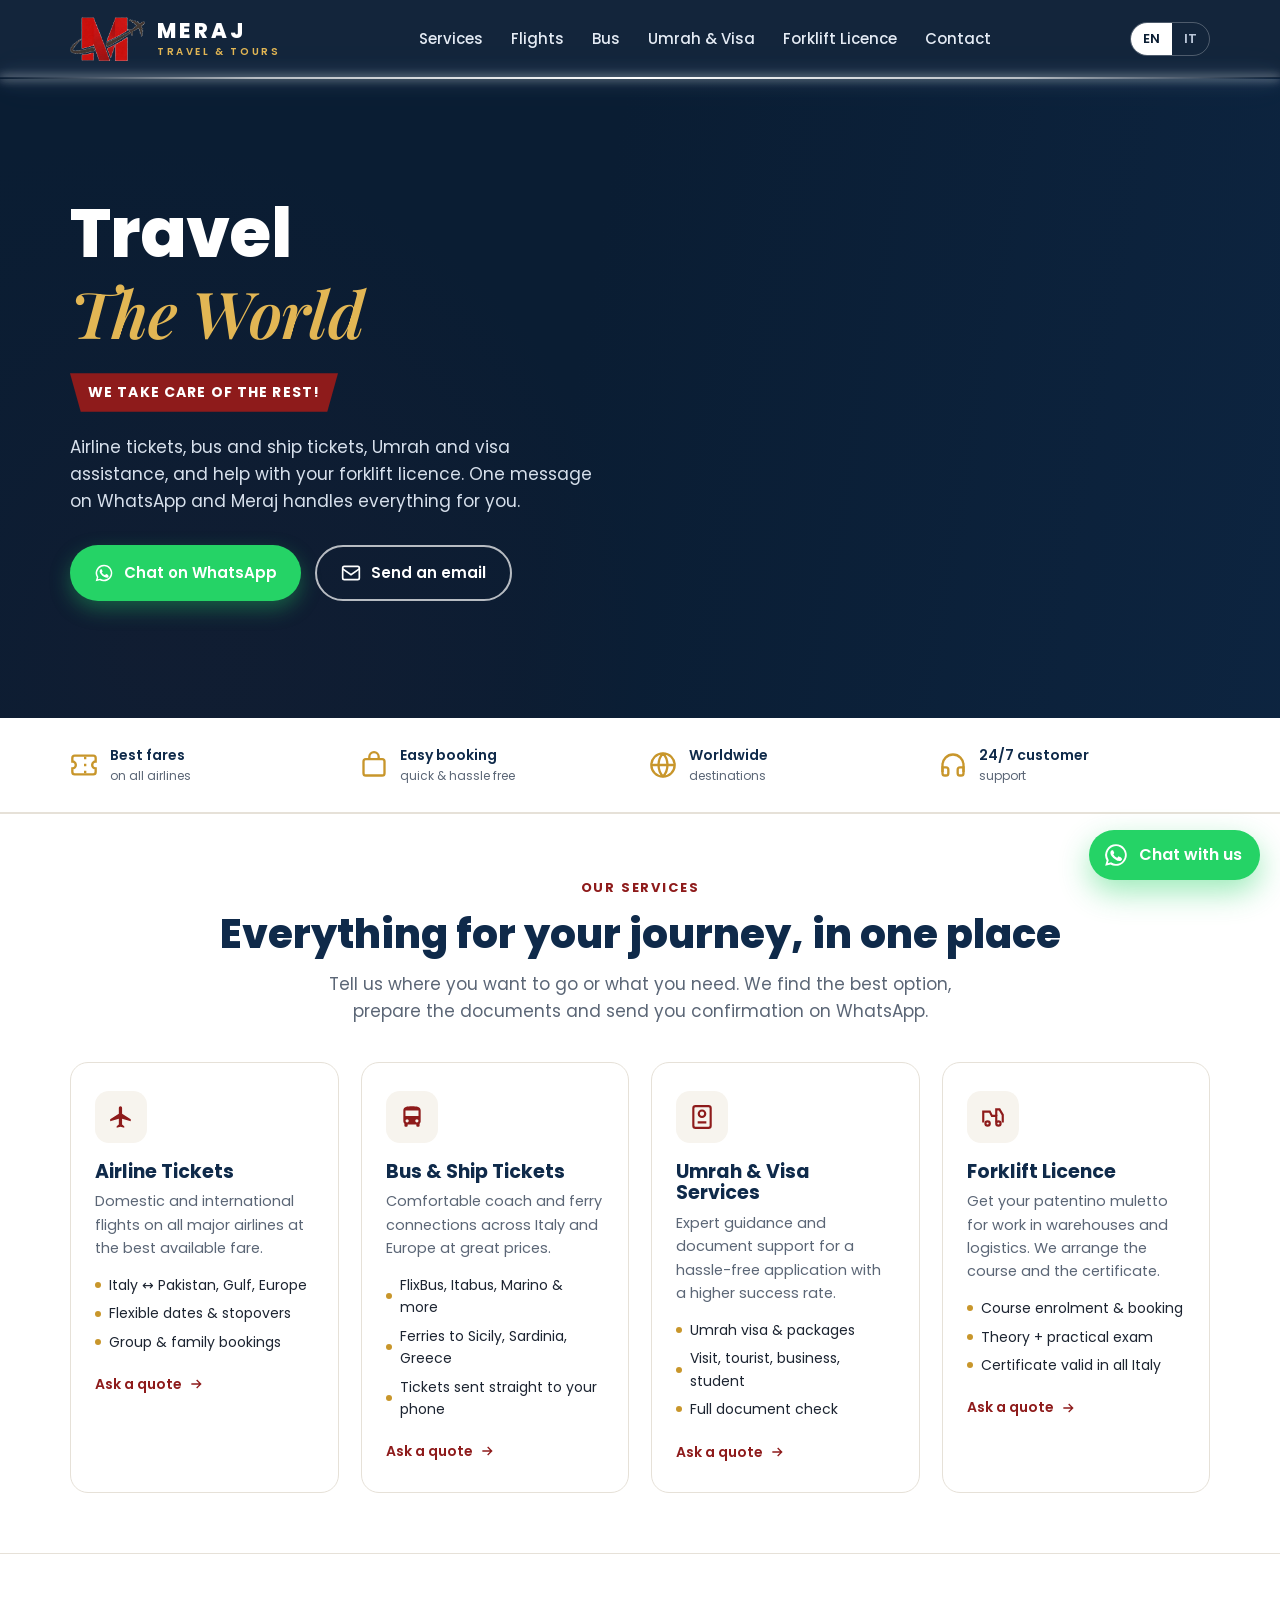
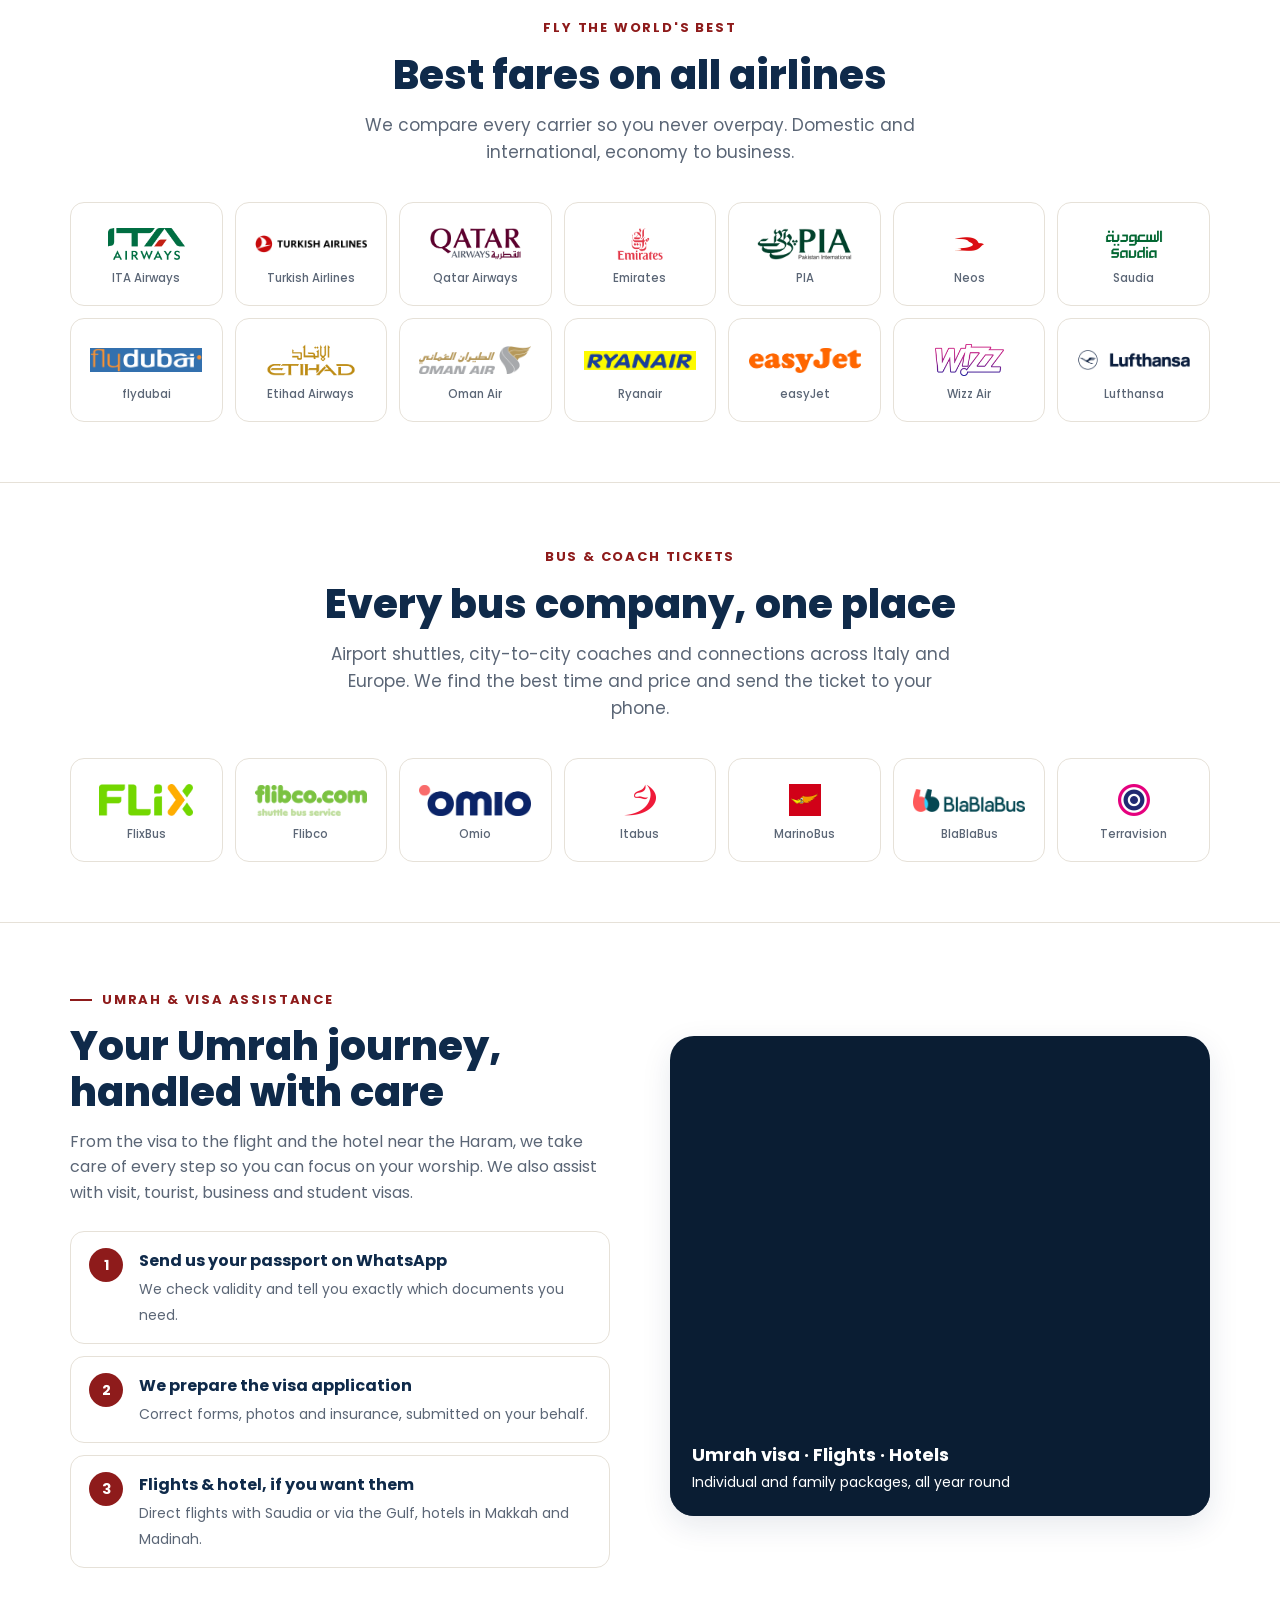
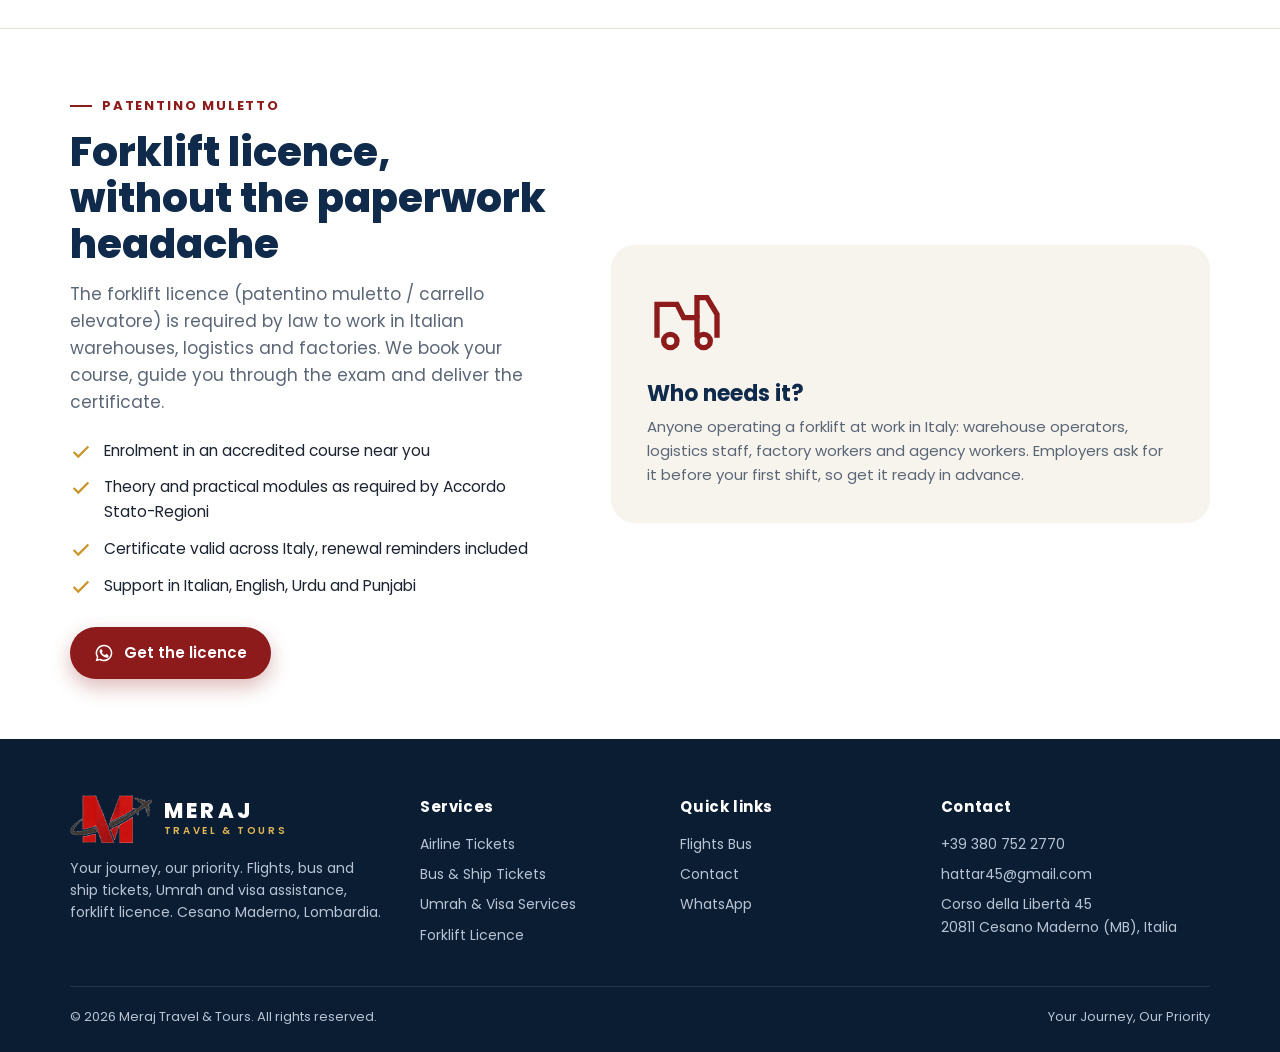
==== index.html @ 0c0a685c "Initial site: Meraj Travel & Tours Static two-page site (home + contact) with airline and bus logo g" ====
<!DOCTYPE html>
<html lang="en">
<head>
  <meta charset="UTF-8">
  <meta name="viewport" content="width=device-width, initial-scale=1.0">
  <meta name="theme-color" content="#0a1d33">
  <title>Meraj Travel &amp; Tours — Flights, Bus Tickets, Visa &amp; Umrah | Cesano Maderno</title>
  <meta name="description" content="Meraj Travel & Tours in Cesano Maderno: airline tickets on all major airlines, bus and ship tickets, Umrah and visa assistance, and help with the forklift licence (patentino muletto). Contact us on WhatsApp.">
  <link rel="icon" type="image/png" href="assets/logo-mark.png?v=2">
  <link rel="preconnect" href="https://fonts.googleapis.com">
  <link rel="preconnect" href="https://fonts.gstatic.com" crossorigin>
  <link href="https://fonts.googleapis.com/css2?family=Poppins:wght@400;500;600;700;800&family=Playfair+Display:ital,wght@1,600;1,700&display=swap" rel="stylesheet">
  <link rel="stylesheet" href="assets/style.css?v=12">
</head>
<body>


  <!-- Nav -->
  <header class="nav">
    <div class="container">
      <a class="brand" href="#top">
        <img src="assets/logo-mark.png?v=2" alt="Meraj Travel & Tours">
        <div class="name"><strong>MERAJ</strong><span>Travel &amp; Tours</span></div>
      </a>
      <nav class="links" id="navLinks">
        <a href="#services" data-i18n="nav.services">Services</a>
        <a href="#flights" data-i18n="nav.flights">Flights</a>
        <a href="#bus" data-i18n="nav.bus">Bus</a>
        <a href="#umrah" data-i18n="nav.umrah">Umrah &amp; Visa</a>
        <a href="#forklift" data-i18n="nav.forklift">Forklift Licence</a>
        <a href="contact.html" data-i18n="nav.contact">Contact</a>
      </nav>
      <div class="nav-right">
        <div class="lang" role="group" aria-label="Language">
          <button type="button" data-lang="en" class="active">EN</button>
          <button type="button" data-lang="it">IT</button>
        </div>
        <button class="menu-btn" id="menuBtn" aria-label="Menu"><span></span><span></span><span></span></button>
      </div>
    </div>
  </header>

  <!-- Hero -->
  <section class="hero" id="top">
    <div class="container">
      <div>
        <h1>
          <span data-i18n="hero.h1a">Travel</span>
          <span class="script" data-i18n="hero.h1b">The World</span>
        </h1>
        <div class="tag" data-i18n="hero.tag">We take care of the rest!</div>
        <p class="sub" data-i18n="hero.sub">Airline tickets, bus and ship tickets, Umrah and visa assistance, and help with your forklift licence. One message on WhatsApp and Meraj handles everything for you.</p>
        <div class="cta">
          <a class="btn btn-wa" href="https://wa.me/393807522770?text=Hello%20Meraj%20Travel%2C%20I%20need%20help%20with" target="_blank" rel="noopener">
            <svg viewBox="0 0 24 24" fill="currentColor"><path d="M12 2a10 10 0 0 0-8.6 15.1L2 22l5-1.3A10 10 0 1 0 12 2zm0 18.2a8.2 8.2 0 0 1-4.2-1.2l-.3-.2-3 .8.8-2.9-.2-.3A8.2 8.2 0 1 1 12 20.2zm4.5-6.1c-.2-.1-1.5-.7-1.7-.8-.2-.1-.4-.1-.6.1l-.8 1c-.1.2-.3.2-.5.1a6.7 6.7 0 0 1-3.3-2.9c-.3-.4.2-.4.7-1.3.1-.2 0-.3 0-.5l-.8-1.8c-.2-.5-.4-.4-.6-.4h-.5a1 1 0 0 0-.7.3 3 3 0 0 0-.9 2.2 5.2 5.2 0 0 0 1.1 2.8 12 12 0 0 0 4.6 4c1.7.7 2.3.8 3.2.7.5-.1 1.5-.6 1.7-1.2.2-.6.2-1.1.1-1.2l-.5-.3z"/></svg>
            <span data-i18n="hero.cta1">Chat on WhatsApp</span>
          </a>
          <a class="btn btn-outline" href="mailto:hattar45@gmail.com">
            <svg viewBox="0 0 24 24" fill="none" stroke="currentColor" stroke-width="2"><rect x="2" y="4" width="20" height="16" rx="2"/><path d="m22 7-10 7L2 7"/></svg>
            <span data-i18n="hero.cta2">Send an email</span>
          </a>
        </div>
      </div>
    </div>
  </section>

  <!-- Trust strip -->
  <div class="trust">
    <div class="container">
      <div class="item"><svg viewBox="0 0 24 24" fill="none" stroke="currentColor" stroke-width="2"><path d="M2 9a3 3 0 0 1 0 6v3a2 2 0 0 0 2 2h16a2 2 0 0 0 2-2v-3a3 3 0 0 1 0-6V6a2 2 0 0 0-2-2H4a2 2 0 0 0-2 2z"/><path d="M13 5v2M13 17v2M13 11v2"/></svg><div data-i18n="trust.1">Best fares<span data-i18n="trust.1s">on all airlines</span></div></div>
      <div class="item"><svg viewBox="0 0 24 24" fill="none" stroke="currentColor" stroke-width="2"><rect x="3" y="7" width="18" height="14" rx="2"/><path d="M8 7V5a4 4 0 0 1 8 0v2"/></svg><div data-i18n="trust.2">Easy booking<span data-i18n="trust.2s">quick &amp; hassle free</span></div></div>
      <div class="item"><svg viewBox="0 0 24 24" fill="none" stroke="currentColor" stroke-width="2"><circle cx="12" cy="12" r="10"/><path d="M2 12h20M12 2a15 15 0 0 1 0 20M12 2a15 15 0 0 0 0 20"/></svg><div data-i18n="trust.3">Worldwide<span data-i18n="trust.3s">destinations</span></div></div>
      <div class="item"><svg viewBox="0 0 24 24" fill="none" stroke="currentColor" stroke-width="2"><path d="M3 18v-6a9 9 0 0 1 18 0v6"/><path d="M21 19a2 2 0 0 1-2 2h-1a2 2 0 0 1-2-2v-3a2 2 0 0 1 2-2h3zM3 19a2 2 0 0 0 2 2h1a2 2 0 0 0 2-2v-3a2 2 0 0 0-2-2H3z"/></svg><div data-i18n="trust.4">24/7 customer<span data-i18n="trust.4s">support</span></div></div>
    </div>
  </div>

  <!-- Services -->
  <section class="services" id="services">
    <div class="container">
      <div class="section-head reveal">
        <span class="eyebrow" data-i18n="services.eyebrow">Our services</span>
        <h2 data-i18n="services.h2">Everything for your journey, in one place</h2>
        <p class="lead" data-i18n="services.lead">Tell us where you want to go or what you need. We find the best option, prepare the documents and send you confirmation on WhatsApp.</p>
      </div>
      <div class="grid cols-4">
        <div class="card reveal">
          <div class="ic"><svg viewBox="0 0 24 24" fill="currentColor"><path d="M21 16v-2l-8-5V3.5a1.5 1.5 0 0 0-3 0V9l-8 5v2l8-2.5V19l-2 1.5V22l3.5-1 3.5 1v-1.5L13 19v-5.5l8 2.5z"/></svg></div>
          <h3 data-i18n="svc.1.t">Airline Tickets</h3>
          <p data-i18n="svc.1.p">Domestic and international flights on all major airlines at the best available fare.</p>
          <ul>
            <li data-i18n="svc.1.l1">Italy ↔ Pakistan, Gulf, Europe</li>
            <li data-i18n="svc.1.l2">Flexible dates &amp; stopovers</li>
            <li data-i18n="svc.1.l3">Group &amp; family bookings</li>
          </ul>
          <a class="link" href="https://wa.me/393807522770?text=Hello%20Meraj%20Travel%2C%20I%20need%20a%20flight%20ticket" target="_blank" rel="noopener"><span data-i18n="svc.ask">Ask a quote</span> <svg viewBox="0 0 24 24" fill="none" stroke="currentColor" stroke-width="2"><path d="M5 12h14M13 6l6 6-6 6"/></svg></a>
        </div>
        <div class="card reveal">
          <div class="ic"><svg viewBox="0 0 24 24" fill="currentColor"><path d="M4 16c0 .9.4 1.7 1 2.2V20a1 1 0 0 0 1 1h1a1 1 0 0 0 1-1v-1h8v1a1 1 0 0 0 1 1h1a1 1 0 0 0 1-1v-1.8c.6-.5 1-1.3 1-2.2V6c0-3.5-3.6-4-8-4S4 2.5 4 6v10zm3.5 1a1.5 1.5 0 1 1 0-3 1.5 1.5 0 0 1 0 3zm9 0a1.5 1.5 0 1 1 0-3 1.5 1.5 0 0 1 0 3zm1.5-6H6V6h12v5z"/></svg></div>
          <h3 data-i18n="svc.2.t">Bus &amp; Ship Tickets</h3>
          <p data-i18n="svc.2.p">Comfortable coach and ferry connections across Italy and Europe at great prices.</p>
          <ul>
            <li data-i18n="svc.2.l1">FlixBus, Itabus, Marino &amp; more</li>
            <li data-i18n="svc.2.l2">Ferries to Sicily, Sardinia, Greece</li>
            <li data-i18n="svc.2.l3">Tickets sent straight to your phone</li>
          </ul>
          <a class="link" href="https://wa.me/393807522770?text=Hello%20Meraj%20Travel%2C%20I%20need%20a%20bus%20ticket" target="_blank" rel="noopener"><span data-i18n="svc.ask">Ask a quote</span> <svg viewBox="0 0 24 24" fill="none" stroke="currentColor" stroke-width="2"><path d="M5 12h14M13 6l6 6-6 6"/></svg></a>
        </div>
        <div class="card reveal">
          <div class="ic"><svg viewBox="0 0 24 24" fill="none" stroke="currentColor" stroke-width="2"><rect x="4" y="2" width="16" height="20" rx="2"/><circle cx="12" cy="9" r="3"/><path d="M8 17h8"/></svg></div>
          <h3 data-i18n="svc.3.t">Umrah &amp; Visa Services</h3>
          <p data-i18n="svc.3.p">Expert guidance and document support for a hassle-free application with a higher success rate.</p>
          <ul>
            <li data-i18n="svc.3.l1">Umrah visa &amp; packages</li>
            <li data-i18n="svc.3.l2">Visit, tourist, business, student</li>
            <li data-i18n="svc.3.l3">Full document check</li>
          </ul>
          <a class="link" href="https://wa.me/393807522770?text=Hello%20Meraj%20Travel%2C%20I%20need%20help%20with%20a%20visa" target="_blank" rel="noopener"><span data-i18n="svc.ask">Ask a quote</span> <svg viewBox="0 0 24 24" fill="none" stroke="currentColor" stroke-width="2"><path d="M5 12h14M13 6l6 6-6 6"/></svg></a>
        </div>
        <div class="card reveal">
          <div class="ic"><svg viewBox="0 0 24 24" fill="none" stroke="currentColor" stroke-width="2"><path d="M3 17V7h6l2 4h4v6"/><path d="M15 11V5h3l3 5v7"/><circle cx="7" cy="18" r="2"/><circle cx="17" cy="18" r="2"/></svg></div>
          <h3 data-i18n="svc.4.t">Forklift Licence</h3>
          <p data-i18n="svc.4.p">Get your patentino muletto for work in warehouses and logistics. We arrange the course and the certificate.</p>
          <ul>
            <li data-i18n="svc.4.l1">Course enrolment &amp; booking</li>
            <li data-i18n="svc.4.l2">Theory + practical exam</li>
            <li data-i18n="svc.4.l3">Certificate valid in all Italy</li>
          </ul>
          <a class="link" href="https://wa.me/393807522770?text=Hello%20Meraj%20Travel%2C%20I%20need%20the%20forklift%20licence%20(patentino%20muletto)" target="_blank" rel="noopener"><span data-i18n="svc.ask">Ask a quote</span> <svg viewBox="0 0 24 24" fill="none" stroke="currentColor" stroke-width="2"><path d="M5 12h14M13 6l6 6-6 6"/></svg></a>
        </div>
      </div>
    </div>
  </section>

  <!-- Airlines -->
  <section class="airlines" id="flights">
    <div class="container">
      <div class="section-head reveal">
        <span class="eyebrow" data-i18n="air.eyebrow">Fly the world's best</span>
        <h2 data-i18n="air.h2">Best fares on all airlines</h2>
        <p class="lead" data-i18n="air.lead">We compare every carrier so you never overpay. Domestic and international, economy to business.</p>
      </div>
      <div class="airline-grid reveal">
        <div class="airline">
          <img src="assets/airlines/ita.png" alt="ITA Airways" loading="lazy">
          <span>ITA Airways</span>
        </div>
        <div class="airline">
          <img src="assets/airlines/turkish.png" alt="Turkish Airlines" loading="lazy">
          <span>Turkish Airlines</span>
        </div>
        <div class="airline">
          <img src="assets/airlines/qatar.png" alt="Qatar Airways" loading="lazy">
          <span>Qatar Airways</span>
        </div>
        <div class="airline">
          <img src="assets/airlines/emirates.png" alt="Emirates" loading="lazy">
          <span>Emirates</span>
        </div>
        <div class="airline">
          <img src="assets/airlines/pia.png" alt="PIA" loading="lazy">
          <span>PIA</span>
        </div>
        <div class="airline">
          <img src="assets/airlines/neos.png" alt="Neos" loading="lazy">
          <span>Neos</span>
        </div>
        <div class="airline">
          <img src="assets/airlines/saudia.png" alt="Saudia" loading="lazy">
          <span>Saudia</span>
        </div>
        <div class="airline">
          <img src="assets/airlines/flydubai.png" alt="flydubai" loading="lazy">
          <span>flydubai</span>
        </div>
        <div class="airline">
          <img src="assets/airlines/etihad.png" alt="Etihad Airways" loading="lazy">
          <span>Etihad Airways</span>
        </div>
        <div class="airline">
          <img src="assets/airlines/omanair.png" alt="Oman Air" loading="lazy">
          <span>Oman Air</span>
        </div>
        <div class="airline">
          <img src="assets/airlines/ryanair.png" alt="Ryanair" loading="lazy">
          <span>Ryanair</span>
        </div>
        <div class="airline">
          <img src="assets/airlines/easyjet.png" alt="easyJet" loading="lazy">
          <span>easyJet</span>
        </div>
        <div class="airline">
          <img src="assets/airlines/wizz.png" alt="Wizz Air" loading="lazy">
          <span>Wizz Air</span>
        </div>
        <div class="airline">
          <img src="assets/airlines/lufthansa.png" alt="Lufthansa" loading="lazy">
          <span>Lufthansa</span>
        </div>
      </div>
    </div>
  </section>

  <!-- Bus -->
  <section class="airlines" id="bus">
    <div class="container">
      <div class="section-head reveal">
        <span class="eyebrow" data-i18n="bus.eyebrow">Bus &amp; coach tickets</span>
        <h2 data-i18n="bus.h2">Every bus company, one place</h2>
        <p class="lead" data-i18n="bus.lead">Airport shuttles, city-to-city coaches and connections across Italy and Europe. We find the best time and price and send the ticket to your phone.</p>
      </div>
      <div class="airline-grid reveal">
        <div class="airline">
          <img src="assets/bus/flixbus.png" alt="FlixBus" loading="lazy">
          <span>FlixBus</span>
        </div>
        <div class="airline">
          <img src="assets/bus/flibco.png" alt="Flibco" loading="lazy">
          <span>Flibco</span>
        </div>
        <div class="airline">
          <img src="assets/bus/omio.png" alt="Omio" loading="lazy">
          <span>Omio</span>
        </div>
        <div class="airline">
          <img src="assets/bus/itabus.png" alt="Itabus" loading="lazy">
          <span>Itabus</span>
        </div>
        <div class="airline">
          <img src="assets/bus/marino.png" alt="MarinoBus" loading="lazy">
          <span>MarinoBus</span>
        </div>
        <div class="airline">
          <img src="assets/bus/blablacar.png" alt="BlaBlaBus" loading="lazy">
          <span>BlaBlaBus</span>
        </div>
        <div class="airline">
          <img src="assets/bus/terravision.png" alt="Terravision" loading="lazy">
          <span>Terravision</span>
        </div>
      </div>
    </div>
  </section>

  <!-- Umrah feature -->
  <section class="feature" id="umrah">
    <div class="container">
      <div class="reveal">
        <span class="eyebrow" data-i18n="umrah.eyebrow">Umrah &amp; visa assistance</span>
        <h2 data-i18n="umrah.h2">Your Umrah journey, handled with care</h2>
        <p data-i18n="umrah.p">From the visa to the flight and the hotel near the Haram, we take care of every step so you can focus on your worship. We also assist with visit, tourist, business and student visas.</p>
        <div class="steps">
          <div class="step"><div class="n">1</div><div><strong data-i18n="umrah.s1t">Send us your passport on WhatsApp</strong><span data-i18n="umrah.s1s">We check validity and tell you exactly which documents you need.</span></div></div>
          <div class="step"><div class="n">2</div><div><strong data-i18n="umrah.s2t">We prepare the visa application</strong><span data-i18n="umrah.s2s">Correct forms, photos and insurance, submitted on your behalf.</span></div></div>
          <div class="step"><div class="n">3</div><div><strong data-i18n="umrah.s3t">Flights &amp; hotel, if you want them</strong><span data-i18n="umrah.s3s">Direct flights with Saudia or via the Gulf, hotels in Makkah and Madinah.</span></div></div>
        </div>
      </div>
      <div class="art reveal">
        <div class="label"><strong data-i18n="umrah.art.t">Umrah visa · Flights · Hotels</strong><span data-i18n="umrah.art.s">Individual and family packages, all year round</span></div>
      </div>
    </div>
  </section>

  <!-- Forklift -->
  <section class="forklift" id="forklift">
    <div class="container">
      <div class="reveal">
        <span class="eyebrow" data-i18n="fork.eyebrow">Patentino muletto</span>
        <h2 data-i18n="fork.h2">Forklift licence, without the paperwork headache</h2>
        <p class="lead" data-i18n="fork.lead">The forklift licence (patentino muletto / carrello elevatore) is required by law to work in Italian warehouses, logistics and factories. We book your course, guide you through the exam and deliver the certificate.</p>
        <ul class="checks">
          <li><svg viewBox="0 0 24 24" fill="none" stroke="currentColor" stroke-width="2.5"><path d="M20 6 9 17l-5-5"/></svg><span data-i18n="fork.c1">Enrolment in an accredited course near you</span></li>
          <li><svg viewBox="0 0 24 24" fill="none" stroke="currentColor" stroke-width="2.5"><path d="M20 6 9 17l-5-5"/></svg><span data-i18n="fork.c2">Theory and practical modules as required by Accordo Stato-Regioni</span></li>
          <li><svg viewBox="0 0 24 24" fill="none" stroke="currentColor" stroke-width="2.5"><path d="M20 6 9 17l-5-5"/></svg><span data-i18n="fork.c3">Certificate valid across Italy, renewal reminders included</span></li>
          <li><svg viewBox="0 0 24 24" fill="none" stroke="currentColor" stroke-width="2.5"><path d="M20 6 9 17l-5-5"/></svg><span data-i18n="fork.c4">Support in Italian, English, Urdu and Punjabi</span></li>
        </ul>
        <a class="btn btn-maroon" href="https://wa.me/393807522770?text=Hello%20Meraj%20Travel%2C%20I%20need%20the%20forklift%20licence%20(patentino%20muletto)" target="_blank" rel="noopener">
          <svg viewBox="0 0 24 24" fill="currentColor"><path d="M12 2a10 10 0 0 0-8.6 15.1L2 22l5-1.3A10 10 0 1 0 12 2zm0 18.2a8.2 8.2 0 0 1-4.2-1.2l-.3-.2-3 .8.8-2.9-.2-.3A8.2 8.2 0 1 1 12 20.2zm4.5-6.1c-.2-.1-1.5-.7-1.7-.8-.2-.1-.4-.1-.6.1l-.8 1c-.1.2-.3.2-.5.1a6.7 6.7 0 0 1-3.3-2.9c-.3-.4.2-.4.7-1.3.1-.2 0-.3 0-.5l-.8-1.8c-.2-.5-.4-.4-.6-.4h-.5a1 1 0 0 0-.7.3 3 3 0 0 0-.9 2.2 5.2 5.2 0 0 0 1.1 2.8 12 12 0 0 0 4.6 4c1.7.7 2.3.8 3.2.7.5-.1 1.5-.6 1.7-1.2.2-.6.2-1.1.1-1.2l-.5-.3z"/></svg>
          <span data-i18n="fork.cta">Get the licence</span>
        </a>
      </div>
      <div class="box reveal">
        <div class="big"><svg viewBox="0 0 24 24" fill="none" stroke="currentColor" stroke-width="1.6"><path d="M3 17V7h6l2 4h4v6"/><path d="M15 11V5h3l3 5v7"/><circle cx="7" cy="18" r="2"/><circle cx="17" cy="18" r="2"/></svg></div>
        <h3 data-i18n="fork.box.t">Who needs it?</h3>
        <p data-i18n="fork.box.p">Anyone operating a forklift at work in Italy: warehouse operators, logistics staff, factory workers and agency workers. Employers ask for it before your first shift, so get it ready in advance.</p>
      </div>
    </div>
  </section>




  <!-- Footer -->
  <footer>
    <div class="container">
      <div class="cols">
        <div>
          <a class="brand" href="#top">
            <img src="assets/logo-mark.png?v=2" alt="Meraj Travel & Tours">
            <div class="name"><strong>MERAJ</strong><span>Travel &amp; Tours</span></div>
          </a>
          <p class="about" data-i18n="footer.about">Your journey, our priority. Flights, bus and ship tickets, Umrah and visa assistance, forklift licence. Cesano Maderno, Lombardia.</p>
        </div>
        <div>
          <h4 data-i18n="footer.services">Services</h4>
          <ul>
            <li><a href="#services" data-i18n="svc.1.t">Airline Tickets</a></li>
            <li><a href="#services" data-i18n="svc.2.t">Bus &amp; Ship Tickets</a></li>
            <li><a href="#umrah" data-i18n="svc.3.t">Umrah &amp; Visa Services</a></li>
            <li><a href="#forklift" data-i18n="svc.4.t">Forklift Licence</a></li>
          </ul>
        </div>
        <div>
          <h4 data-i18n="footer.links">Quick links</h4>
          <ul>
            <li><a href="#flights" data-i18n="nav.flights">Flights</a>
        <a href="#bus" data-i18n="nav.bus">Bus</a></li>
            <li><a href="contact.html" data-i18n="nav.contact">Contact</a></li>
            <li><a href="https://wa.me/393807522770" target="_blank" rel="noopener">WhatsApp</a></li>
          </ul>
        </div>
        <div>
          <h4 data-i18n="footer.contact">Contact</h4>
          <ul>
            <li><a href="tel:+393807522770">+39 380 752 2770</a></li>
            <li><a href="mailto:hattar45@gmail.com">hattar45@gmail.com</a></li>
            <li>Corso della Libertà 45<br>20811 Cesano Maderno (MB), Italia</li>
          </ul>
        </div>
      </div>
      <div class="bottom">
        <span>© <span id="year"></span> Meraj Travel &amp; Tours. <span data-i18n="footer.rights">All rights reserved.</span></span>
        <span data-i18n="footer.tag">Your Journey, Our Priority</span>
      </div>
    </div>
  </footer>

  <!-- Floating WhatsApp -->
  <a class="fab" href="https://wa.me/393807522770?text=Hello%20Meraj%20Travel%2C%20I%20need%20help%20with" target="_blank" rel="noopener" aria-label="Chat on WhatsApp">
    <svg viewBox="0 0 24 24" fill="currentColor"><path d="M12 2a10 10 0 0 0-8.6 15.1L2 22l5-1.3A10 10 0 1 0 12 2zm0 18.2a8.2 8.2 0 0 1-4.2-1.2l-.3-.2-3 .8.8-2.9-.2-.3A8.2 8.2 0 1 1 12 20.2zm4.5-6.1c-.2-.1-1.5-.7-1.7-.8-.2-.1-.4-.1-.6.1l-.8 1c-.1.2-.3.2-.5.1a6.7 6.7 0 0 1-3.3-2.9c-.3-.4.2-.4.7-1.3.1-.2 0-.3 0-.5l-.8-1.8c-.2-.5-.4-.4-.6-.4h-.5a1 1 0 0 0-.7.3 3 3 0 0 0-.9 2.2 5.2 5.2 0 0 0 1.1 2.8 12 12 0 0 0 4.6 4c1.7.7 2.3.8 3.2.7.5-.1 1.5-.6 1.7-1.2.2-.6.2-1.1.1-1.2l-.5-.3z"/></svg>
    <span data-i18n="fab">Chat with us</span>
  </a>

  <script src="assets/main.js?v=5"></script>
</body>
</html>
---- assets/style.css ----
:root {
  --maroon: #8e1b1b;
  --maroon-dark: #6f1212;
  --navy: #0f2a4a;
  --navy-dark: #0a1d33;
  --gold: #c8962b;
  --gold-light: #e2b654;
  --cream: #f7f4ee;
  --white: #ffffff;
  --text: #1c2431;
  --muted: #5b6676;
  --line: #e6e1d8;
  --whatsapp: #25d366;
  --radius: 18px;
  --shadow: 0 10px 30px rgba(15, 42, 74, 0.10);
}
* { box-sizing: border-box; margin: 0; padding: 0; }
html { scroll-behavior: smooth; }
body {
  font-family: 'Poppins', system-ui, -apple-system, sans-serif;
  color: var(--text);
  background: var(--white);
  line-height: 1.6;
  -webkit-font-smoothing: antialiased;
}
img { max-width: 100%; display: block; }
a { color: inherit; text-decoration: none; }
.container { width: min(1140px, 100% - 32px); margin-inline: auto; }
.script { font-family: 'Playfair Display', Georgia, serif; font-style: italic; font-weight: 600; color: var(--gold-light); }
.eyebrow {
  display: inline-flex; align-items: center; gap: 10px;
  font-size: 13px; font-weight: 700; letter-spacing: .14em; text-transform: uppercase; color: var(--maroon);
}
.eyebrow::before { content: ""; width: 22px; height: 2px; background: var(--maroon); }
h1, h2, h3 { line-height: 1.15; color: var(--navy); }
h2 { font-size: clamp(28px, 4vw, 40px); font-weight: 800; margin: 12px 0 14px; }
.lead { color: var(--muted); font-size: 17px; max-width: 640px; }
section { padding: 60px 0; }
section + section, .trust + section { border-top: 1px solid var(--line); }

/* Buttons */
.btn {
  display: inline-flex; align-items: center; gap: 10px;
  padding: 14px 24px; border-radius: 999px; font-weight: 600; font-size: 15px;
  transition: transform .15s ease, box-shadow .15s ease, background .15s ease;
  white-space: nowrap;
}
.btn:hover { transform: translateY(-2px); }
.btn svg { width: 20px; height: 20px; flex: none; }
.btn-wa { background: var(--whatsapp); color: #fff; box-shadow: 0 8px 20px rgba(37, 211, 102, .35); }
.btn-wa:hover { background: #1fb858; }
.btn-maroon { background: var(--maroon); color: #fff; box-shadow: 0 8px 20px rgba(142, 27, 27, .3); }
.btn-maroon:hover { background: var(--maroon-dark); }
.btn-outline { border: 2px solid rgba(255,255,255,.7); color: #fff; }
.btn-outline:hover { background: rgba(255,255,255,.12); }
.btn-ghost { border: 2px solid var(--navy); color: var(--navy); }
.btn-ghost:hover { background: var(--navy); color: #fff; }

/* Nav */
header.nav { position: sticky; top: 0; z-index: 50; background: rgba(10,29,51,.96); backdrop-filter: blur(10px); }
header.nav::after {
  content: ""; position: absolute; left: 0; right: 0; bottom: -1px; height: 2px;
  background: linear-gradient(90deg, transparent 0%, rgba(255,255,255,.7) 20%, #fff 50%, rgba(255,255,255,.7) 80%, transparent 100%);
  box-shadow: 0 0 8px rgba(255,255,255,.9), 0 0 18px rgba(200,225,255,.6), 0 0 36px rgba(200,225,255,.3);
}
.nav .container { display: flex; align-items: center; justify-content: space-between; height: 78px; gap: 20px; }
.brand { display: flex; align-items: center; gap: 12px; }
.brand img { height: 44px; width: auto; filter: brightness(1.35) saturate(1.1); }
.brand .name { line-height: 1.05; }
.brand .name strong { display: block; font-size: 21px; letter-spacing: .16em; color: #fff; font-weight: 800; }
.brand .name span { font-size: 10px; letter-spacing: .26em; text-transform: uppercase; color: var(--gold-light); font-weight: 600; }
nav.links { display: flex; gap: 28px; font-weight: 500; font-size: 15px; }
nav.links a { color: #e4ebf4; position: relative; }
nav.links a:hover { color: #fff; }
nav.links a::after { content: ""; position: absolute; left: 0; bottom: -6px; width: 0; height: 2px; background: var(--gold); transition: width .2s; }
nav.links a:hover::after { width: 100%; }
.nav-right { display: flex; align-items: center; gap: 12px; }
.lang { display: inline-flex; border: 1.5px solid rgba(255,255,255,.25); border-radius: 999px; overflow: hidden; }
.lang button { background: none; border: 0; padding: 6px 12px; font: inherit; font-size: 13px; font-weight: 600; color: #b9c6d8; cursor: pointer; }
.lang button.active { background: #fff; color: var(--navy-dark); }
.menu-btn { display: none; background: none; border: 0; cursor: pointer; padding: 6px; }
.menu-btn span { display: block; width: 24px; height: 2.5px; background: #fff; margin: 5px 0; border-radius: 2px; }

/* Hero */
.hero {
  position: relative; overflow: hidden; color: #fff; padding: 0;
  background:
    url("https://commons.wikimedia.org/wiki/Special:FilePath/Milan_Cathedral_from_Piazza_del_Duomo.jpg?width=1920") center 35% / cover no-repeat,
    var(--navy-dark);
}
.hero::before {
  content: ""; position: absolute; inset: 0;
  background:
    linear-gradient(100deg, rgba(10,29,51,.94) 0%, rgba(10,29,51,.82) 45%, rgba(15,42,74,.55) 100%),
    radial-gradient(circle at 10% 90%, rgba(142,27,27,.45), transparent 40%);
}
.hero .container { position: relative; display: grid; grid-template-columns: minmax(0, 640px); align-items: center; min-height: 640px; padding-block: 90px; }
.hero h1 { color: #fff; margin-top: 0; font-size: clamp(40px, 6vw, 68px); font-weight: 800; letter-spacing: -.01em; }
.hero h1 .script { font-size: .95em; display: block; margin: 2px 0 10px; letter-spacing: -.01em; }
.hero .tag { display: inline-block; background: var(--maroon); padding: 8px 18px; font-weight: 700; letter-spacing: .08em; text-transform: uppercase; font-size: 14px; margin-top: 14px; clip-path: polygon(0 0, 100% 0, 96% 100%, 4% 100%); }
.hero p.sub { margin: 22px 0 30px; font-size: 17px; color: #d7e0ec; max-width: 540px; }
.hero .cta { display: flex; gap: 14px; flex-wrap: wrap; }
/* Trust strip */
.trust { background: #fff; padding: 26px 0; border-bottom: 1px solid var(--line); }
.trust .container { display: grid; grid-template-columns: repeat(4, 1fr); gap: 18px; }
.trust .item { display: flex; align-items: center; gap: 12px; font-size: 14px; font-weight: 600; color: var(--navy); }
.trust .item svg { width: 28px; height: 28px; color: var(--gold); flex: none; }
.trust .item span { font-weight: 400; color: var(--muted); display: block; font-size: 12px; }

/* Services */
.services { background: #fff; }
.section-head { text-align: center; margin-bottom: 36px; }
.section-head .eyebrow::before, .airlines .eyebrow::before { display: none; }
.section-head .lead { margin-inline: auto; }
.grid { display: grid; gap: 22px; }
.grid.cols-4 { grid-template-columns: repeat(4, 1fr); }
.grid.cols-3 { grid-template-columns: repeat(3, 1fr); }
.card {
  background: #fff; border: 1px solid var(--line); border-radius: var(--radius); padding: 28px 24px;
  transition: transform .2s, box-shadow .2s, border-color .2s; position: relative; overflow: hidden;
}
.card:hover { transform: translateY(-4px); box-shadow: var(--shadow); }
.card .ic { width: 52px; height: 52px; border-radius: 14px; background: var(--cream); color: var(--maroon); display: grid; place-items: center; margin-bottom: 18px; }
.card .ic svg { width: 26px; height: 26px; }
.card h3 { font-size: 19px; margin-bottom: 8px; }
.card p { color: var(--muted); font-size: 14.5px; margin-bottom: 14px; }
.card ul { list-style: none; display: grid; gap: 6px; font-size: 14px; margin-bottom: 18px; }
.card ul li { display: flex; gap: 8px; align-items: center; }
.card ul li::before { content: ""; width: 6px; height: 6px; border-radius: 50%; background: var(--gold); flex: none; }
.card .link { color: var(--maroon); font-weight: 600; font-size: 14px; display: inline-flex; align-items: center; gap: 6px; }
.card .link svg { width: 16px; height: 16px; }

/* Airlines */
.airlines { background: #fff; }
.airline-grid { display: grid; grid-template-columns: repeat(7, 1fr); gap: 12px; }
.airline {
  display: flex; flex-direction: column; align-items: center; justify-content: center; gap: 12px; text-align: center;
  padding: 20px 12px 14px; background: #fff; border: 1px solid var(--line); border-radius: 14px; min-height: 104px;
  transition: transform .2s, box-shadow .2s, border-color .2s;
}
.airline:hover { transform: translateY(-4px); box-shadow: var(--shadow); border-color: transparent; }
.airline img { height: 32px; width: auto; max-width: 112px; object-fit: contain; }
.airline span { font-size: 11.5px; font-weight: 500; color: var(--muted); line-height: 1.2; }

/* Umrah feature */
.feature { background: #fff; }
.feature .container { display: grid; grid-template-columns: 1fr 1fr; gap: 60px; align-items: center; }
.feature p { color: var(--muted); }
.feature .steps { display: grid; gap: 12px; margin-top: 26px; }
.feature .step { display: flex; gap: 16px; align-items: flex-start; border: 1px solid var(--line); border-radius: 14px; padding: 16px 18px; }
.feature .step .n { flex: none; width: 34px; height: 34px; border-radius: 50%; background: var(--maroon); color: #fff; font-weight: 700; font-size: 14px; display: grid; place-items: center; }
.feature .step strong { display: block; margin-bottom: 2px; color: var(--navy); }
.feature .step span { font-size: 14px; color: var(--muted); }
.feature .art {
  border-radius: 24px; min-height: 480px; position: relative; overflow: hidden;
  background: url("https://commons.wikimedia.org/wiki/Special:FilePath/Kaaba_Masjid_Haraam_Makkah.jpg?width=1600") center / cover no-repeat, var(--navy-dark);
  box-shadow: var(--shadow);
}
.feature .art::after { content: ""; position: absolute; inset: 0; background: linear-gradient(180deg, transparent 50%, rgba(10,29,51,.85)); }
.feature .art .label { position: absolute; z-index: 1; bottom: 22px; left: 22px; right: 22px; color: #fff; font-size: 14px; }
.feature .art .label strong { display: block; font-size: 18px; margin-bottom: 2px; }

/* Forklift */
.forklift { background: #fff; }
.forklift .container { display: grid; grid-template-columns: .9fr 1.1fr; gap: 50px; align-items: center; }
.forklift .box { background: var(--cream); border-radius: 24px; padding: 36px; }
.forklift .box .big { font-size: 64px; line-height: 1; color: var(--maroon); margin-bottom: 10px; }
.forklift .box .big svg { width: 80px; height: 80px; }
.forklift .box h3 { font-size: 22px; margin-bottom: 8px; }
.forklift .box p { color: var(--muted); font-size: 15px; }
.checks { list-style: none; display: grid; gap: 12px; margin: 22px 0 28px; }
.checks li { display: flex; gap: 12px; align-items: flex-start; font-size: 15.5px; }
.checks li svg { width: 22px; height: 22px; color: var(--gold); flex: none; margin-top: 2px; }

/* Why */
.why { background: #fff; }

/* Page header (inner pages) */
.page-head { background: #fff; padding: 52px 0 40px; border-bottom: 1px solid var(--line); }
.page-head h1 { font-size: clamp(32px, 4.5vw, 48px); font-weight: 800; margin: 12px 0 14px; }

/* Contact */
.contact { background: #fff; }
.contact .container { display: grid; grid-template-columns: 1fr 1fr; gap: 50px; align-items: start; }
.contact-cards { display: grid; gap: 10px; }
.ccard { display: flex; gap: 14px; align-items: center; background: #fff; border: 1px solid var(--line); border-radius: 14px; padding: 12px 16px; transition: transform .2s, box-shadow .2s; }
.ccard:hover { transform: translateX(4px); box-shadow: var(--shadow); }
.ccard .ic { flex: none; width: 42px; height: 42px; border-radius: 12px; display: grid; place-items: center; color: #fff; }
.ccard .ic svg { width: 20px; height: 20px; }
.ccard .ic.wa { background: var(--whatsapp); }
.ccard .ic.ph { background: var(--navy); }
.ccard .ic.em { background: var(--maroon); }
.ccard .ic.ad { background: var(--gold); }
.ccard strong { display: block; font-size: 12px; color: var(--muted); font-weight: 500; }
.ccard span { font-size: 15px; font-weight: 600; color: var(--navy); word-break: break-word; }
.hours { background: var(--cream); border-radius: 20px; padding: 22px 24px; }
.hours h3 { font-size: 18px; margin-bottom: 8px; }
.hours table { width: 100%; border-collapse: collapse; font-size: 15px; }
.hours td { padding: 8px 0; border-bottom: 1px solid var(--line); }
.hours td:last-child { text-align: right; font-weight: 600; color: var(--navy); }
.hours tr:last-child td { border-bottom: 0; }
.map { margin-top: 0; border-radius: 14px; overflow: hidden; }
.map iframe { width: 100%; height: 280px; border: 0; display: block; }
.hours .note { margin-top: 12px; font-size: 12.5px; color: var(--muted); }

/* CTA band */
.cta-band { background: var(--navy); color: #fff; padding: 56px 0; }
.cta-band .container { display: flex; justify-content: space-between; align-items: center; gap: 24px; flex-wrap: wrap; }
.cta-band h2 { color: #fff; margin: 0; font-size: clamp(24px, 3vw, 32px); }
.cta-band p { color: #c7d2e0; margin-top: 4px; }

/* Footer */
footer { background: var(--navy-dark); color: #b8c4d4; padding: 56px 0 24px; font-size: 14px; }
footer .cols { display: grid; grid-template-columns: 1.4fr 1fr 1fr 1.2fr; gap: 36px; }
footer h4 { color: #fff; font-size: 15px; margin-bottom: 14px; letter-spacing: .04em; }
footer ul { list-style: none; display: grid; gap: 8px; }
footer a:hover { color: #fff; }
footer .brand img { height: 48px; filter: brightness(1.35) saturate(1.1); }
footer .brand .name strong { color: #fff; }
footer .brand .name span { color: var(--gold-light); }
footer .about { margin-top: 14px; max-width: 320px; }
footer .bottom { border-top: 1px solid rgba(255,255,255,.1); margin-top: 40px; padding-top: 20px; display: flex; justify-content: space-between; gap: 12px; flex-wrap: wrap; font-size: 13px; }

/* Floating WhatsApp */
.fab {
  position: fixed; right: 20px; bottom: 20px; z-index: 60;
  display: flex; align-items: center; gap: 10px; background: var(--whatsapp); color: #fff;
  padding: 12px 18px 12px 14px; border-radius: 999px; font-weight: 600; box-shadow: 0 12px 30px rgba(37, 211, 102, .45);
  animation: pulse 2.4s infinite;
}
.fab svg { width: 26px; height: 26px; }
@keyframes pulse { 0%,100% { box-shadow: 0 12px 30px rgba(37,211,102,.45); } 50% { box-shadow: 0 12px 30px rgba(37,211,102,.45), 0 0 0 12px rgba(37,211,102,.12); } }

/* Reveal */
.reveal { opacity: 0; transform: translateY(18px); transition: opacity .6s ease, transform .6s ease; }
.reveal.in { opacity: 1; transform: none; }

/* Responsive */
@media (max-width: 980px) {
  .hero .container { grid-template-columns: 1fr; min-height: auto; }
  .grid.cols-4 { grid-template-columns: repeat(2, 1fr); }
  .grid.cols-3 { grid-template-columns: repeat(2, 1fr); }
  .airline-grid { grid-template-columns: repeat(4, 1fr); }
  .trust .container { grid-template-columns: repeat(2, 1fr); }
  .feature .container, .forklift .container, .contact .container { grid-template-columns: 1fr; }
  .forklift .box { order: -1; }
  footer .cols { grid-template-columns: 1fr 1fr; }
  nav.links { display: none; position: absolute; top: 78px; left: 0; right: 0; background: var(--navy-dark); flex-direction: column; gap: 0; border-bottom: 1px solid var(--line); box-shadow: var(--shadow); }
  nav.links.open { display: flex; }
  nav.links a { padding: 14px 20px; border-top: 1px solid rgba(255,255,255,.1); }
  nav.links a::after { display: none; }
  .menu-btn { display: block; }
  .nav-right .btn { display: none; }
}
@media (max-width: 600px) {
  section { padding: 44px 0; }
  .grid.cols-4, .grid.cols-3, .trust .container, footer .cols { grid-template-columns: 1fr; }
  .airline-grid { grid-template-columns: repeat(2, 1fr); }
  .brand .name { display: none; }
  .fab span { display: none; }
  .fab { padding: 14px; }
}
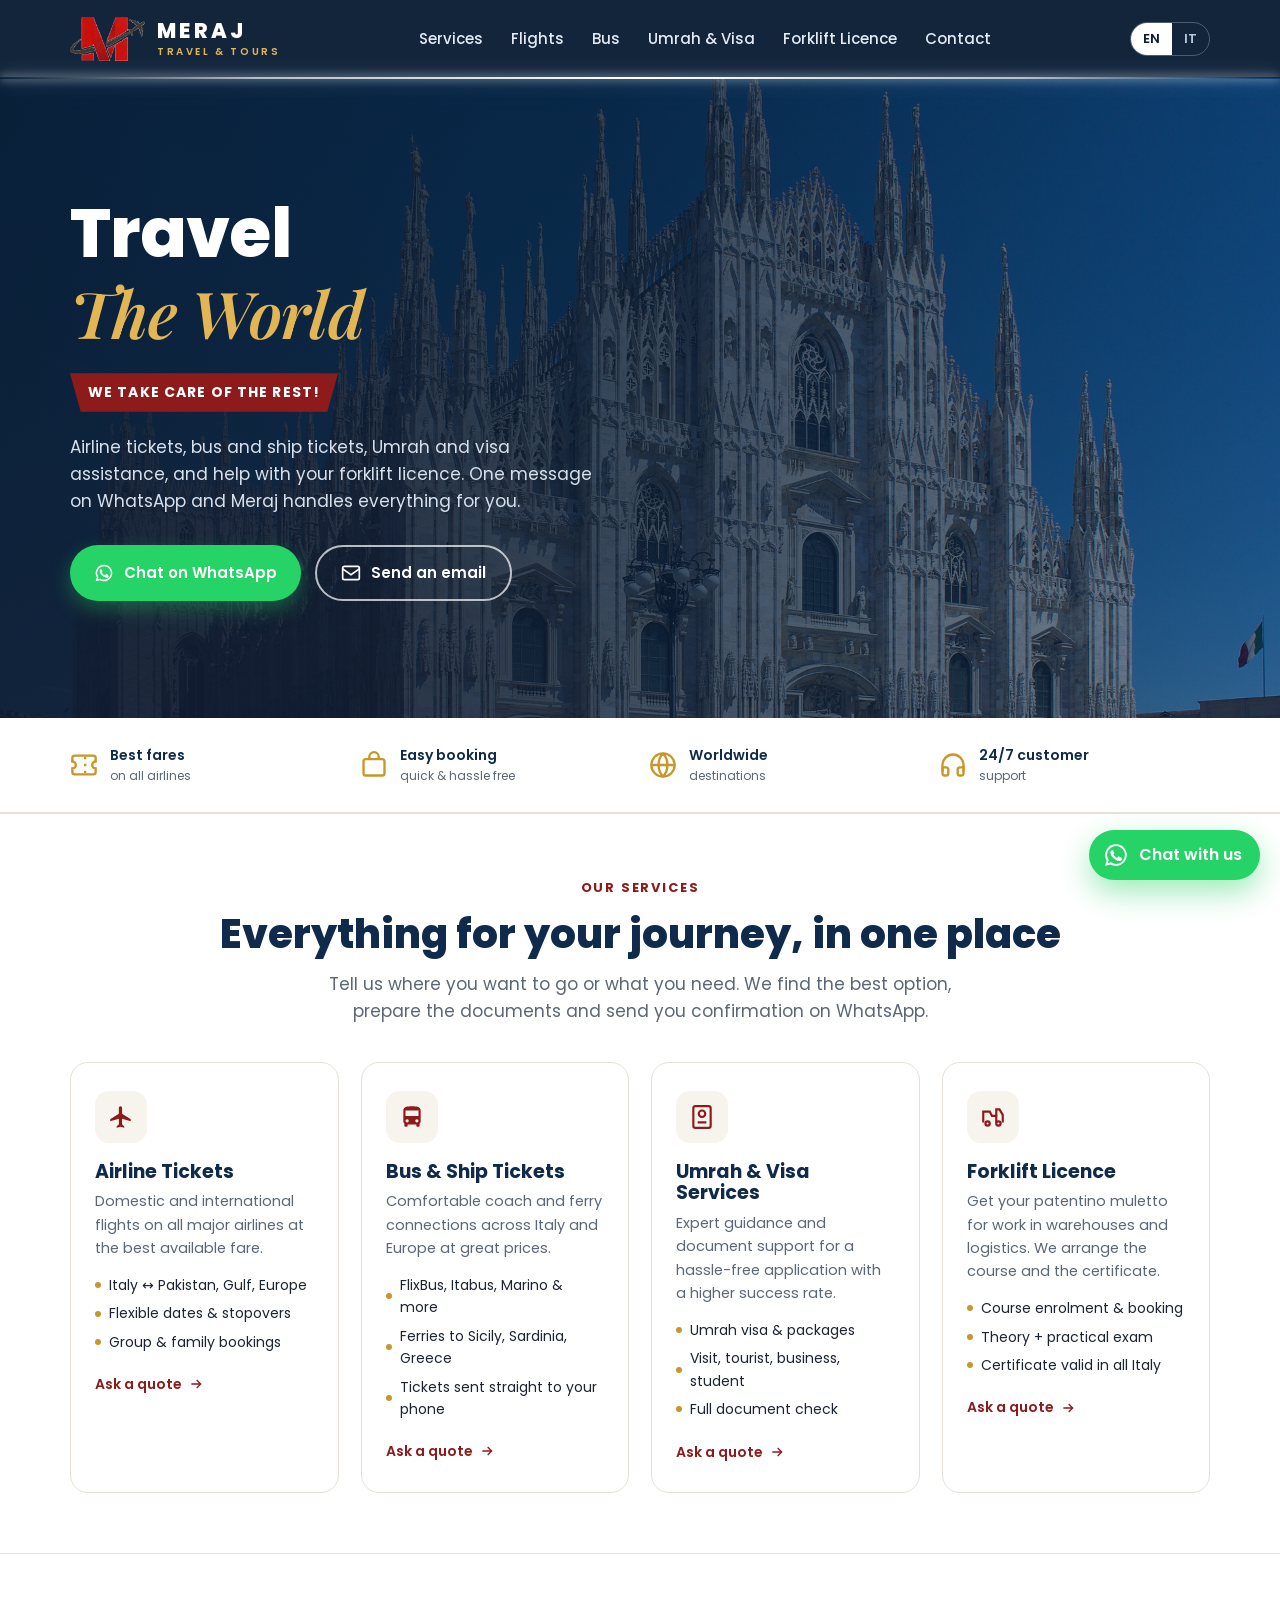
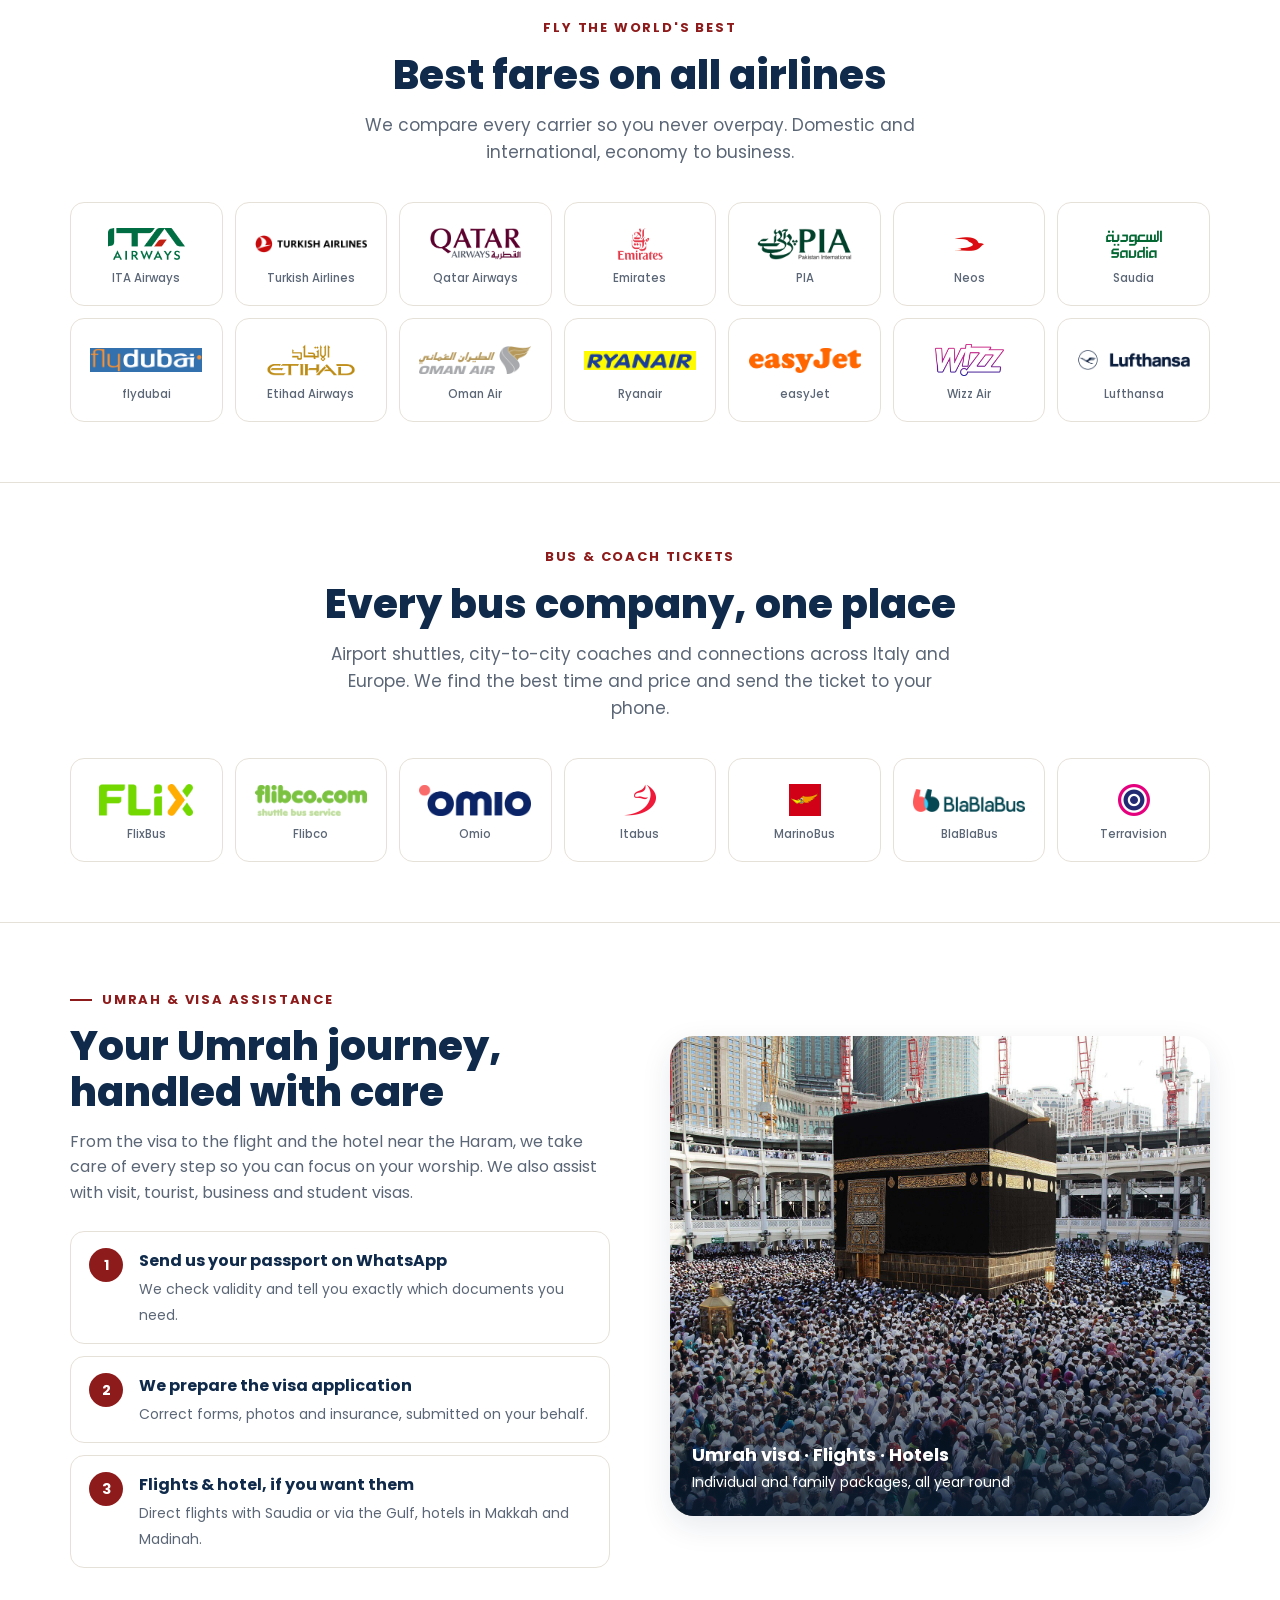
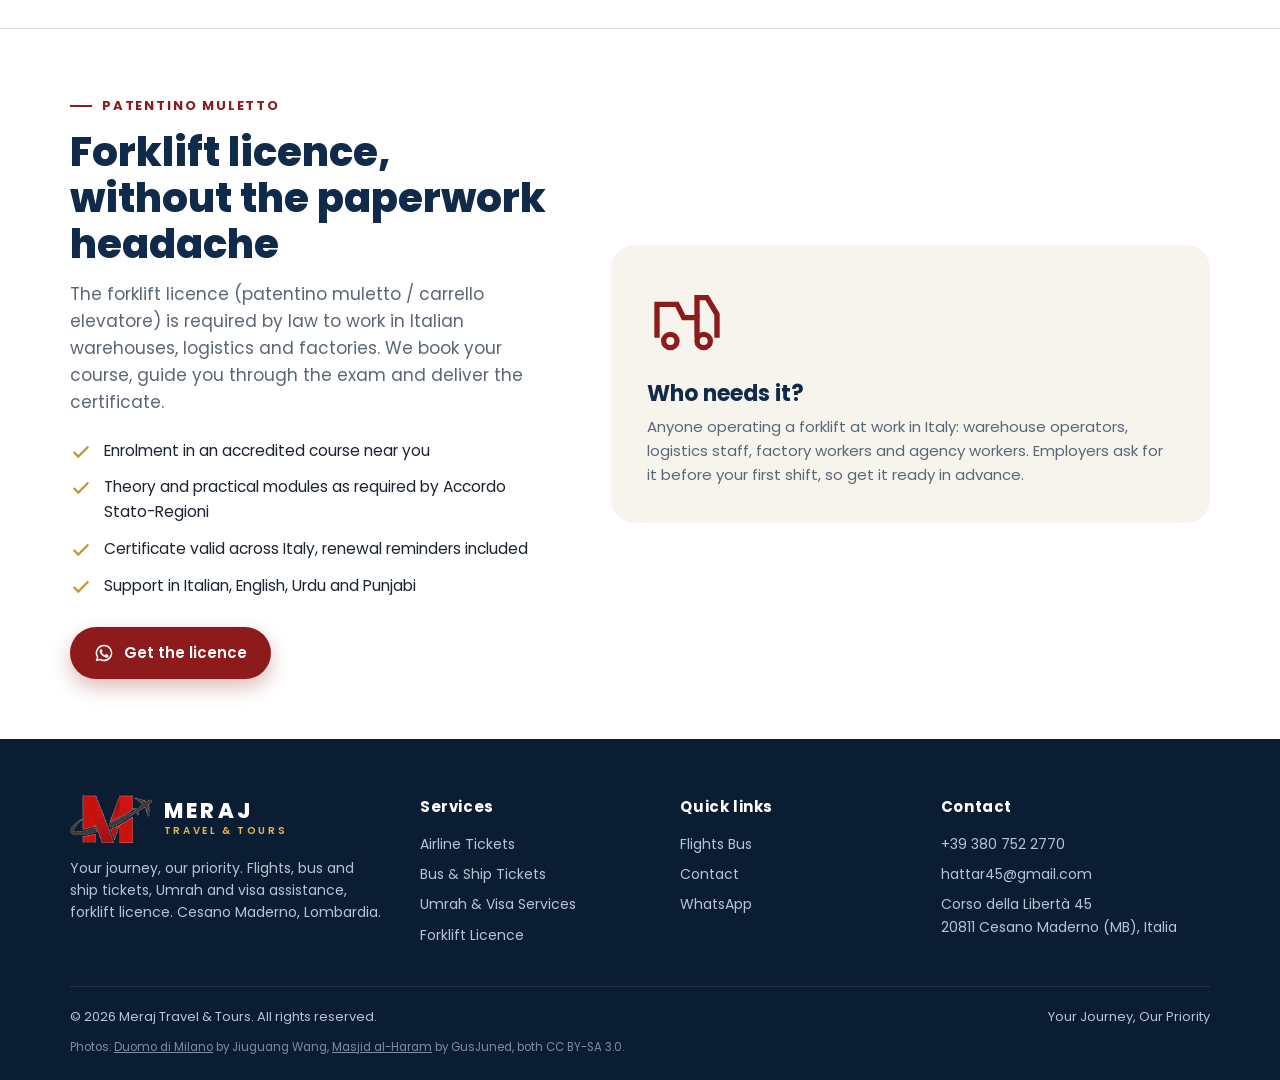
==== commit 52a98811: "Use local Duomo and Kaaba photos with credits Replaces the Wikimedia hotlinks with compressed local " ====
--- a/index.html
+++ b/index.html
@@ -10,7 +10,7 @@
   <link rel="preconnect" href="https://fonts.googleapis.com">
   <link rel="preconnect" href="https://fonts.gstatic.com" crossorigin>
   <link href="https://fonts.googleapis.com/css2?family=Poppins:wght@400;500;600;700;800&family=Playfair+Display:ital,wght@1,600;1,700&display=swap" rel="stylesheet">
-  <link rel="stylesheet" href="assets/style.css?v=12">
+  <link rel="stylesheet" href="assets/style.css?v=13">
 </head>
 <body>
 
@@ -331,6 +331,7 @@
         <span>© <span id="year"></span> Meraj Travel &amp; Tours. <span data-i18n="footer.rights">All rights reserved.</span></span>
         <span data-i18n="footer.tag">Your Journey, Our Priority</span>
       </div>
+      <p class="credits">Photos: <a href="https://commons.wikimedia.org/wiki/File:Milan_Cathedral_from_Piazza_del_Duomo.jpg" target="_blank" rel="noopener">Duomo di Milano</a> by Jiuguang Wang, <a href="https://commons.wikimedia.org/wiki/File:Kaaba,_Masjid_Al-Haram,_Mecca,_Saudi_Arabia_-_panoramio.jpg" target="_blank" rel="noopener">Masjid al-Haram</a> by GusJuned, both CC BY-SA 3.0.</p>
     </div>
   </footer>
 
--- a/assets/style.css
+++ b/assets/style.css
@@ -85,7 +85,7 @@
 .hero {
   position: relative; overflow: hidden; color: #fff; padding: 0;
   background:
-    url("https://commons.wikimedia.org/wiki/Special:FilePath/Milan_Cathedral_from_Piazza_del_Duomo.jpg?width=1920") center 35% / cover no-repeat,
+    url("duomo.jpg") center 35% / cover no-repeat,
     var(--navy-dark);
 }
 .hero::before {
@@ -153,7 +153,7 @@
 .feature .step span { font-size: 14px; color: var(--muted); }
 .feature .art {
   border-radius: 24px; min-height: 480px; position: relative; overflow: hidden;
-  background: url("https://commons.wikimedia.org/wiki/Special:FilePath/Kaaba_Masjid_Haraam_Makkah.jpg?width=1600") center / cover no-repeat, var(--navy-dark);
+  background: url("kaaba.jpg") center / cover no-repeat, var(--navy-dark);
   box-shadow: var(--shadow);
 }
 .feature .art::after { content: ""; position: absolute; inset: 0; background: linear-gradient(180deg, transparent 50%, rgba(10,29,51,.85)); }
@@ -220,6 +220,8 @@
 footer .brand .name span { color: var(--gold-light); }
 footer .about { margin-top: 14px; max-width: 320px; }
 footer .bottom { border-top: 1px solid rgba(255,255,255,.1); margin-top: 40px; padding-top: 20px; display: flex; justify-content: space-between; gap: 12px; flex-wrap: wrap; font-size: 13px; }
+footer .credits { margin-top: 10px; font-size: 11.5px; color: #7f8da0; }
+footer .credits a { text-decoration: underline; }
 
 /* Floating WhatsApp */
 .fab {
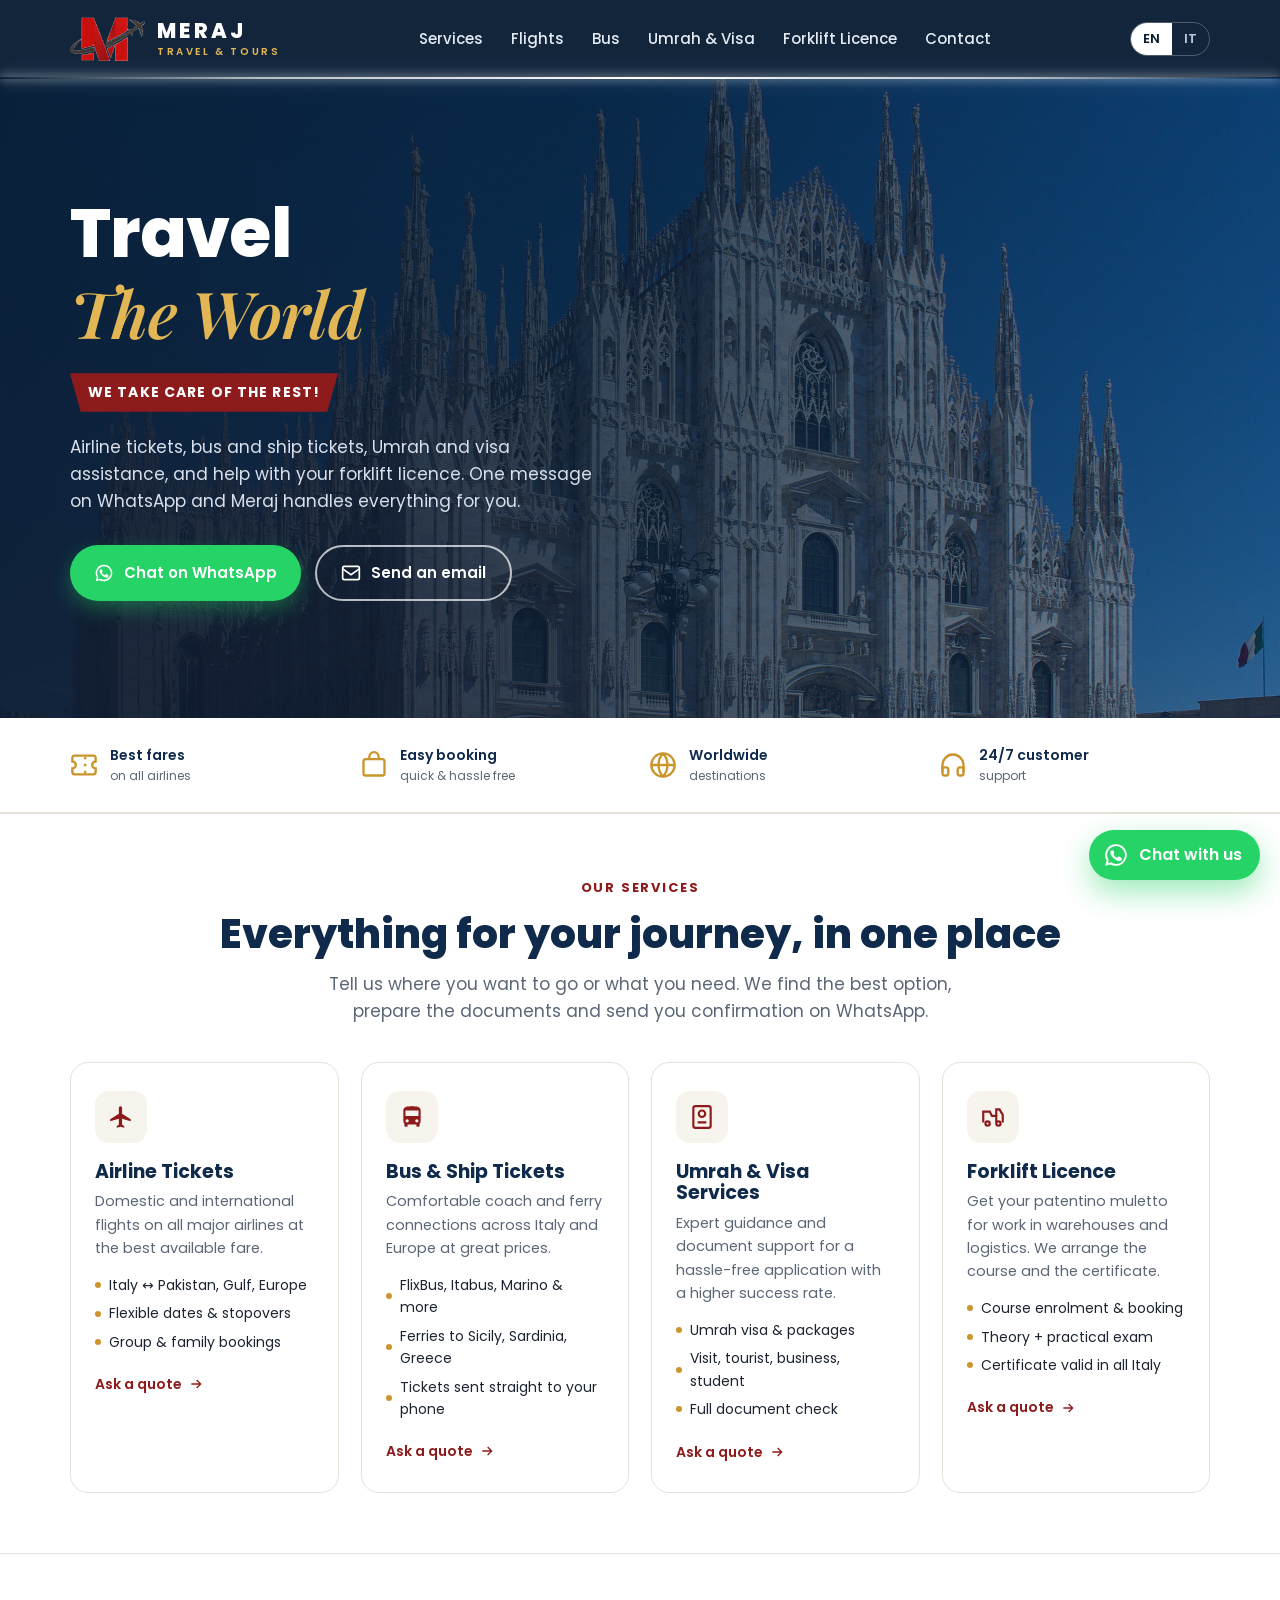
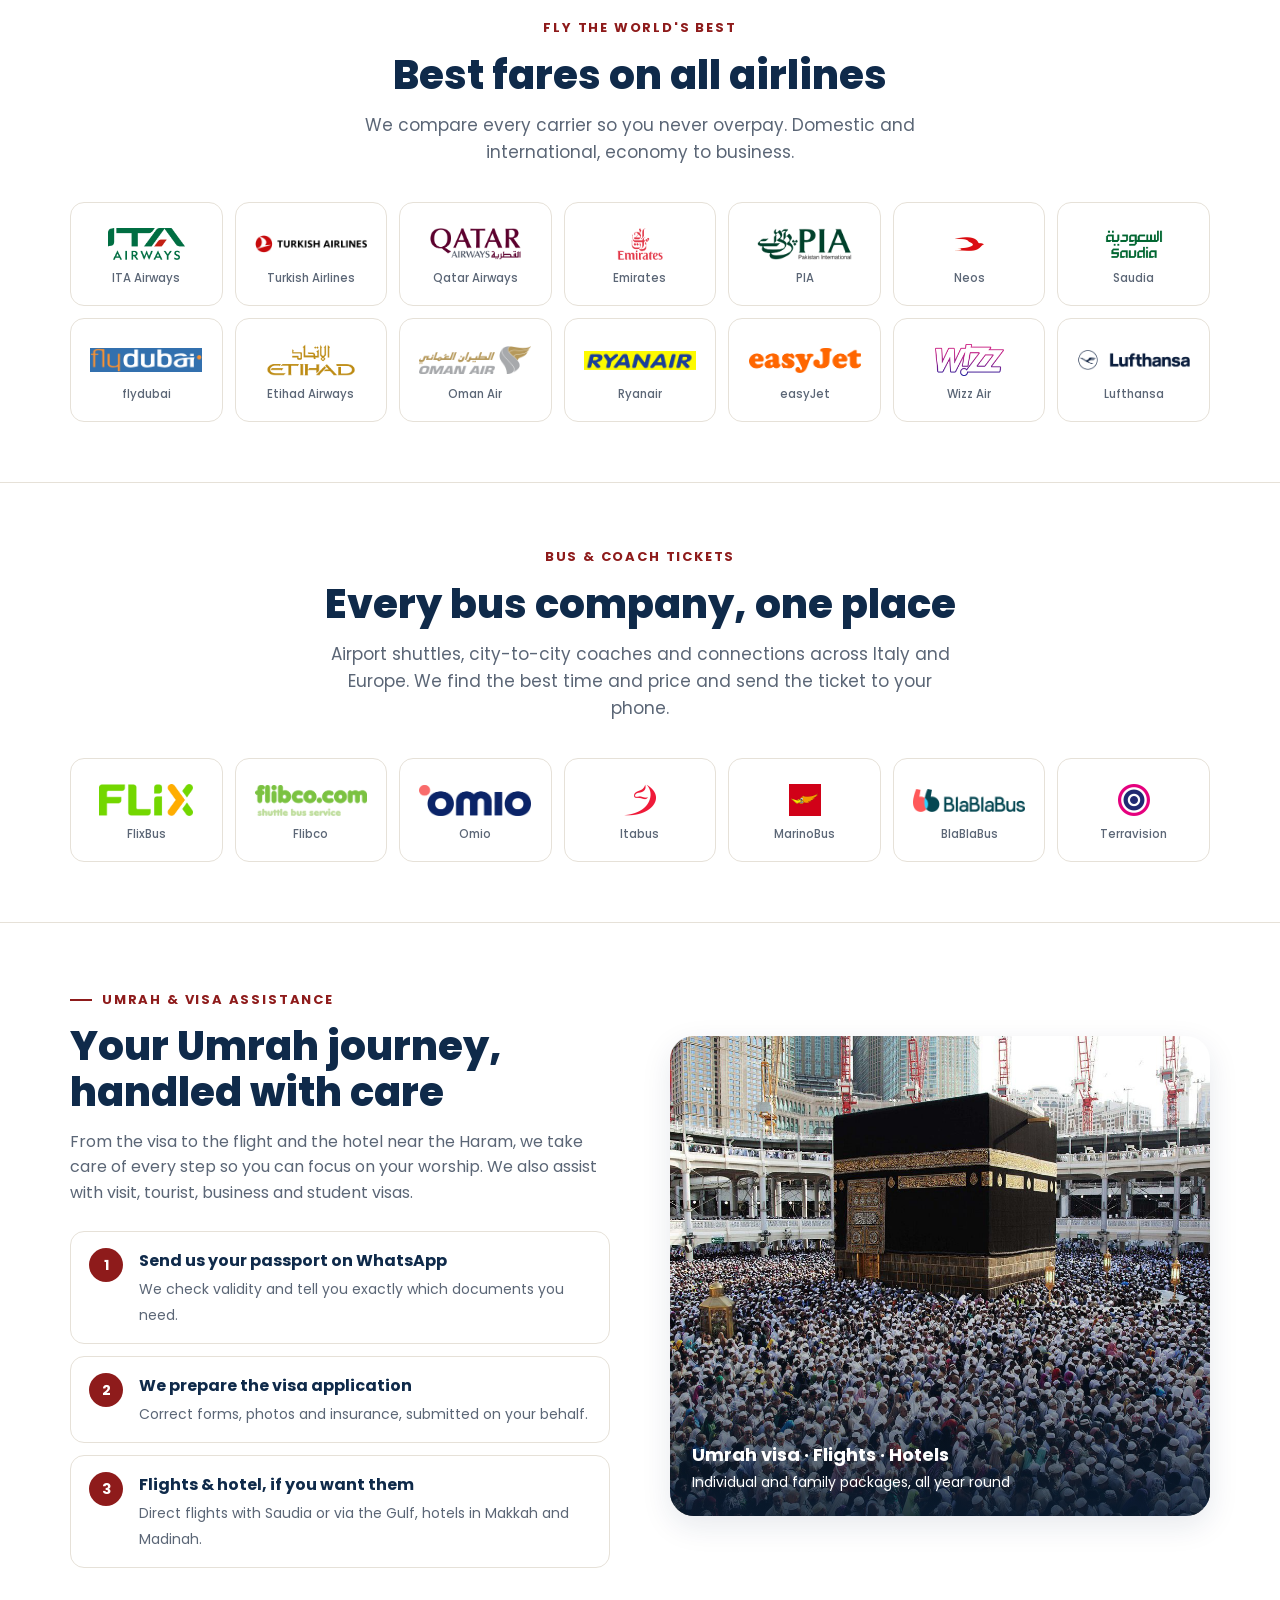
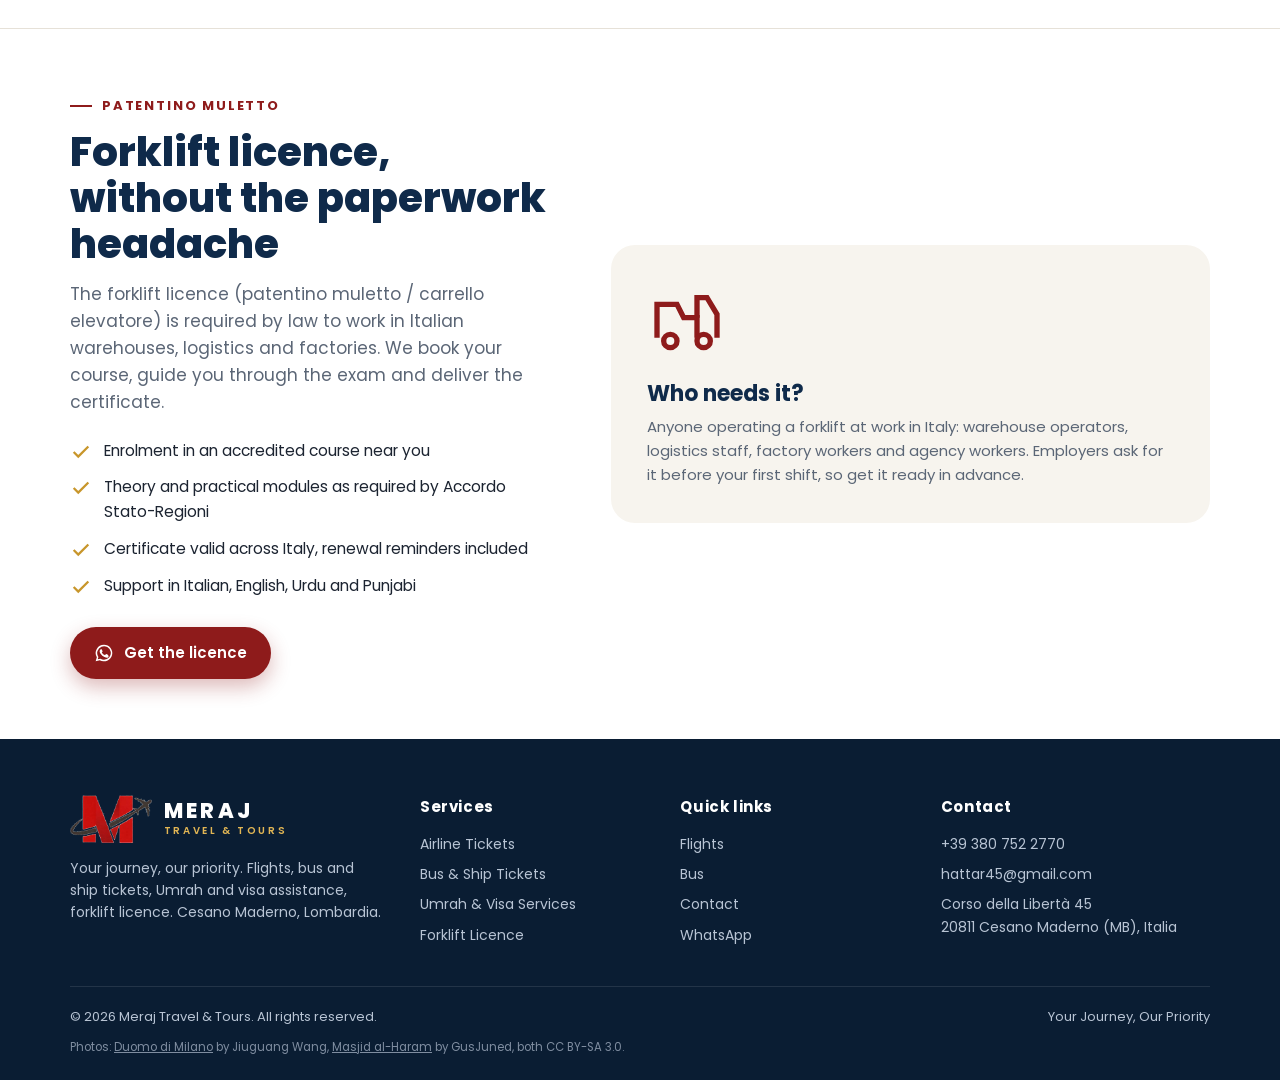
==== commit f2cef061: "latest code commited with iamges" ====
--- a/index.html
+++ b/index.html
@@ -312,8 +312,8 @@
         <div>
           <h4 data-i18n="footer.links">Quick links</h4>
           <ul>
-            <li><a href="#flights" data-i18n="nav.flights">Flights</a>
-        <a href="#bus" data-i18n="nav.bus">Bus</a></li>
+            <li><a href="#flights" data-i18n="nav.flights">Flights</a></li>
+            <li><a href="#bus" data-i18n="nav.bus">Bus</a></li>
             <li><a href="contact.html" data-i18n="nav.contact">Contact</a></li>
             <li><a href="https://wa.me/393807522770" target="_blank" rel="noopener">WhatsApp</a></li>
           </ul>
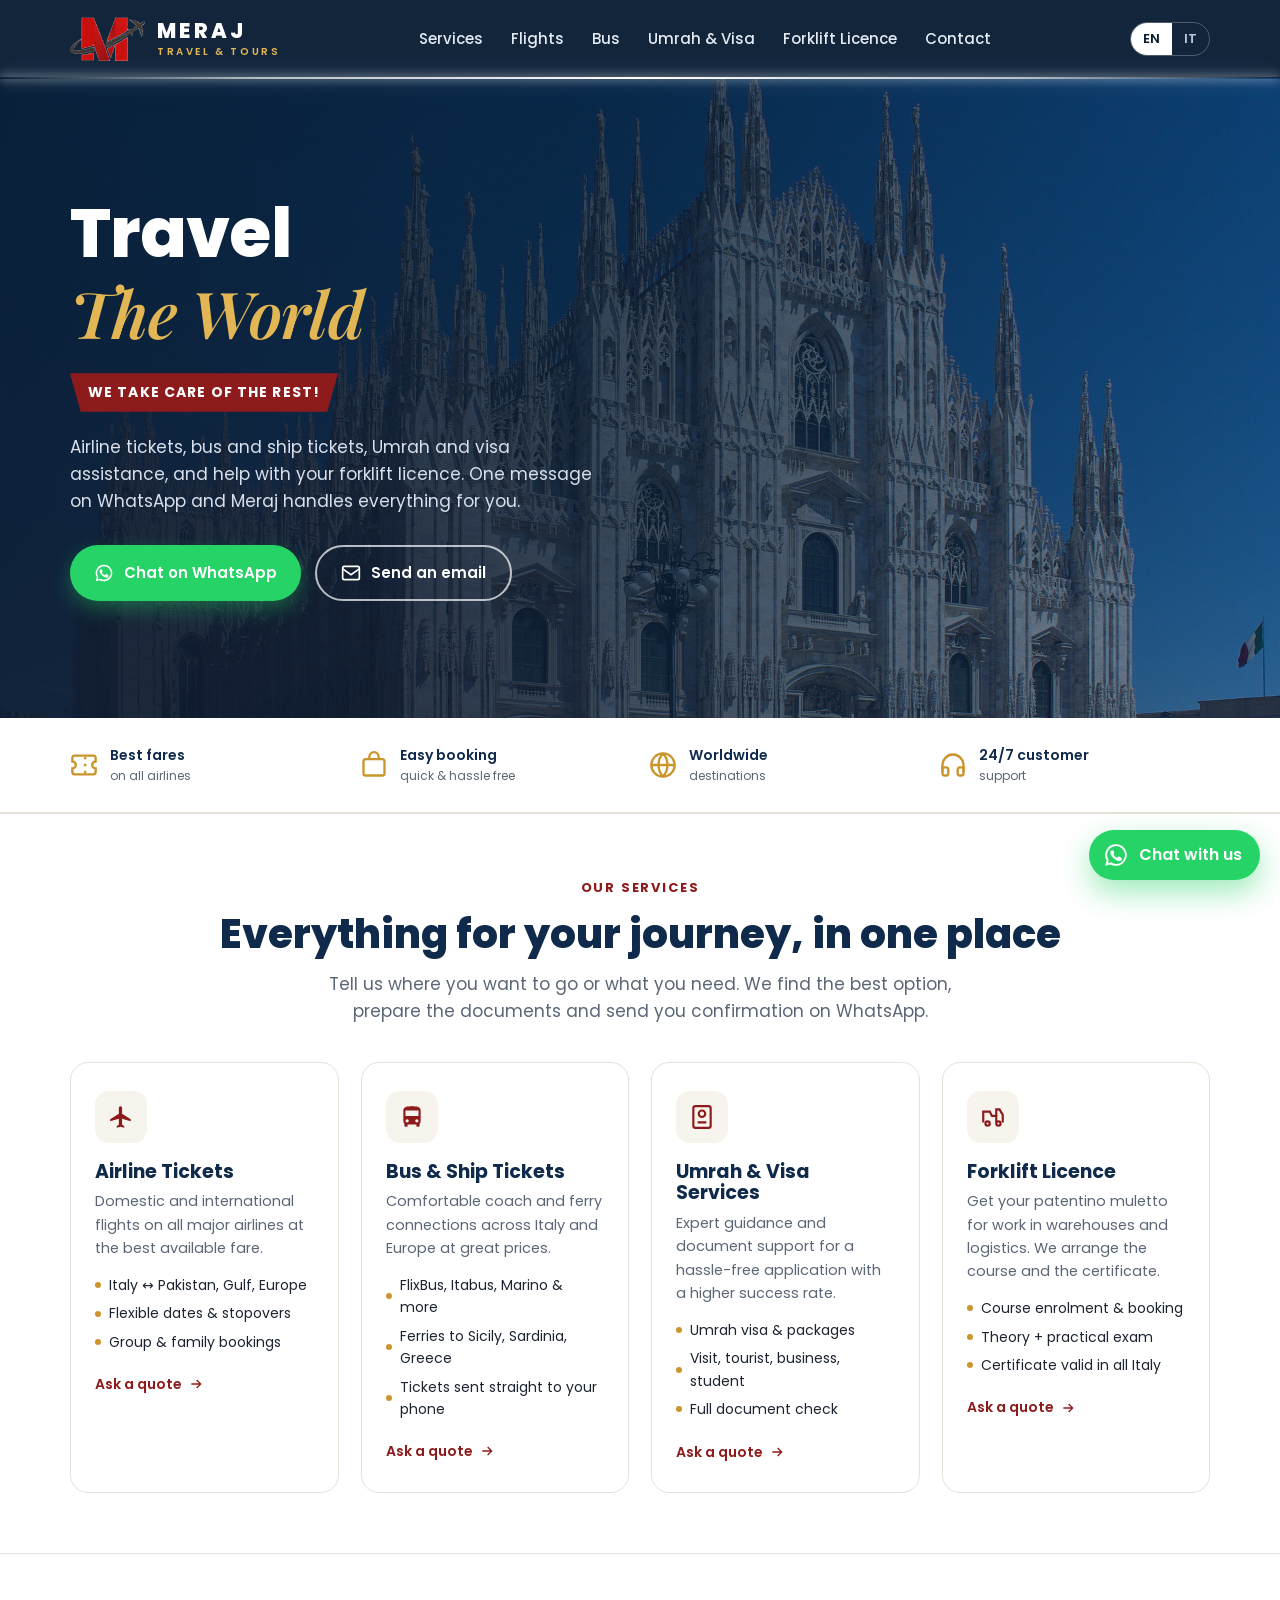
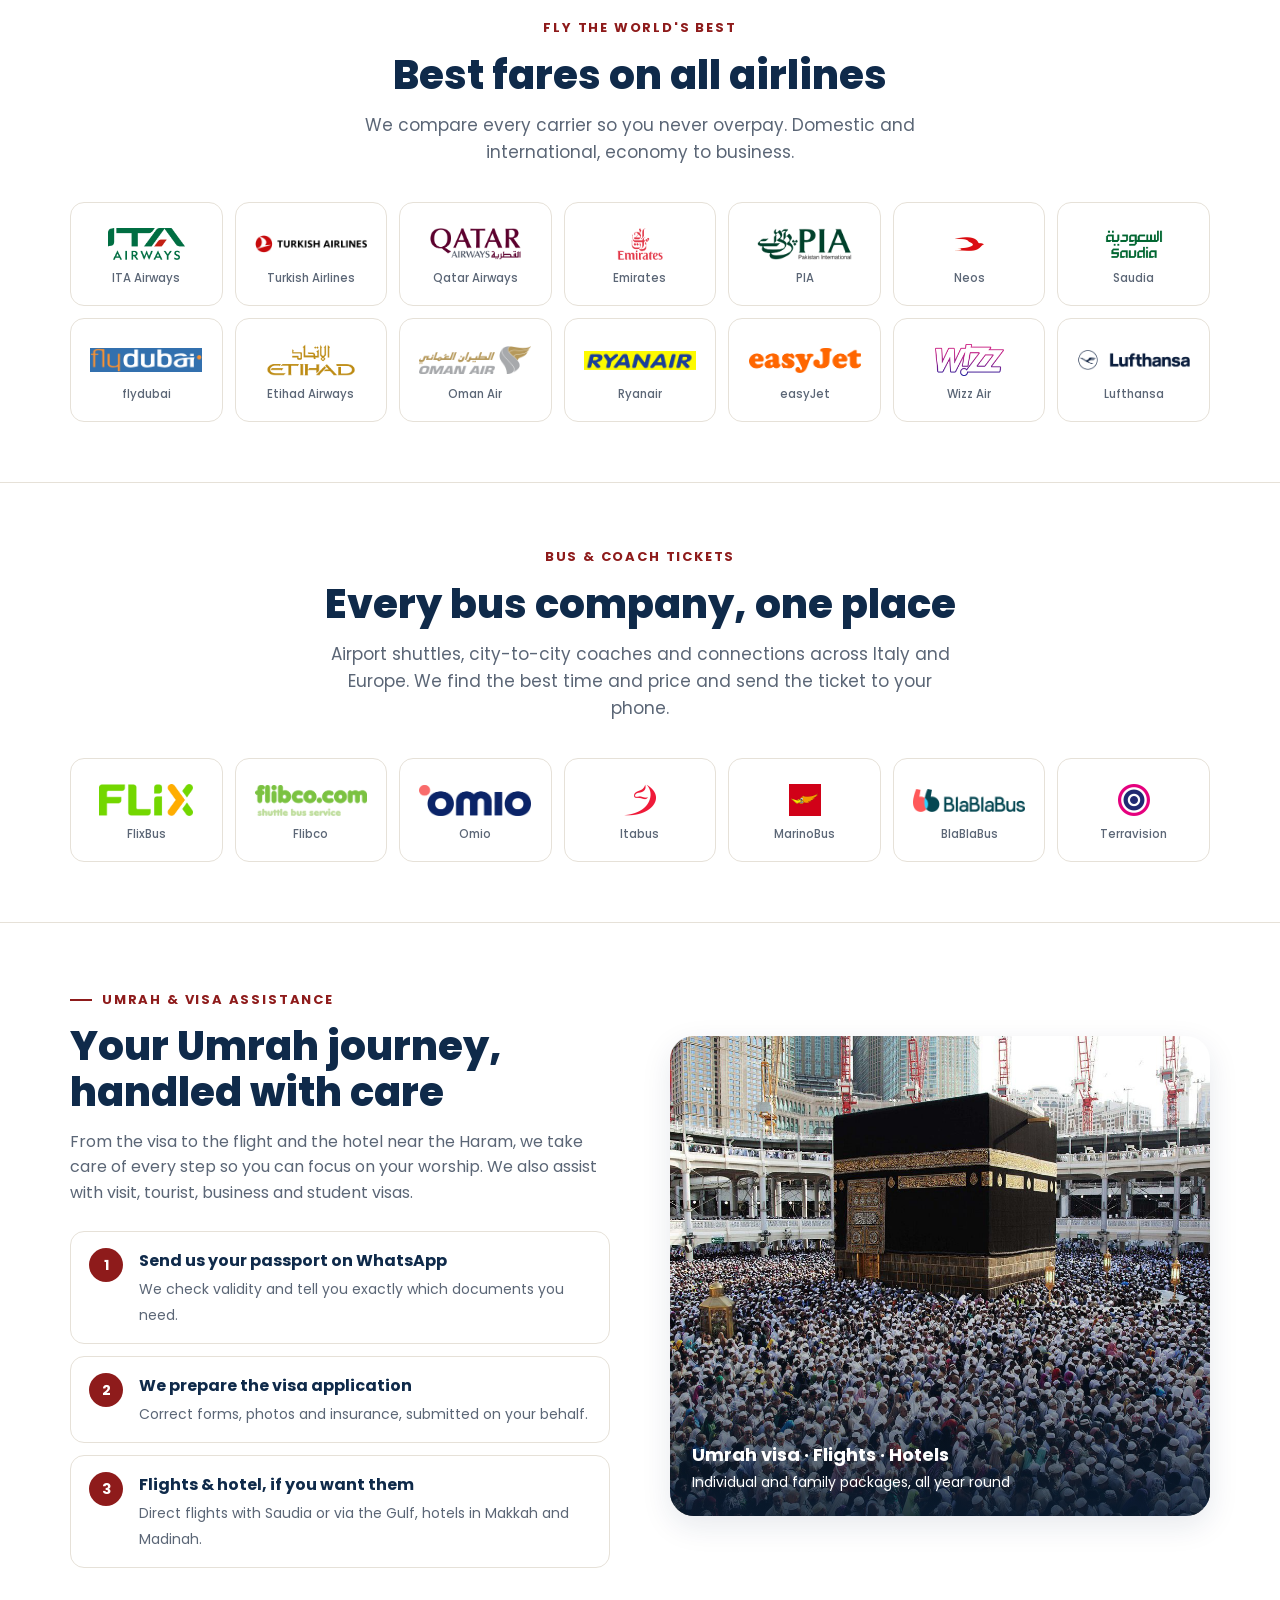
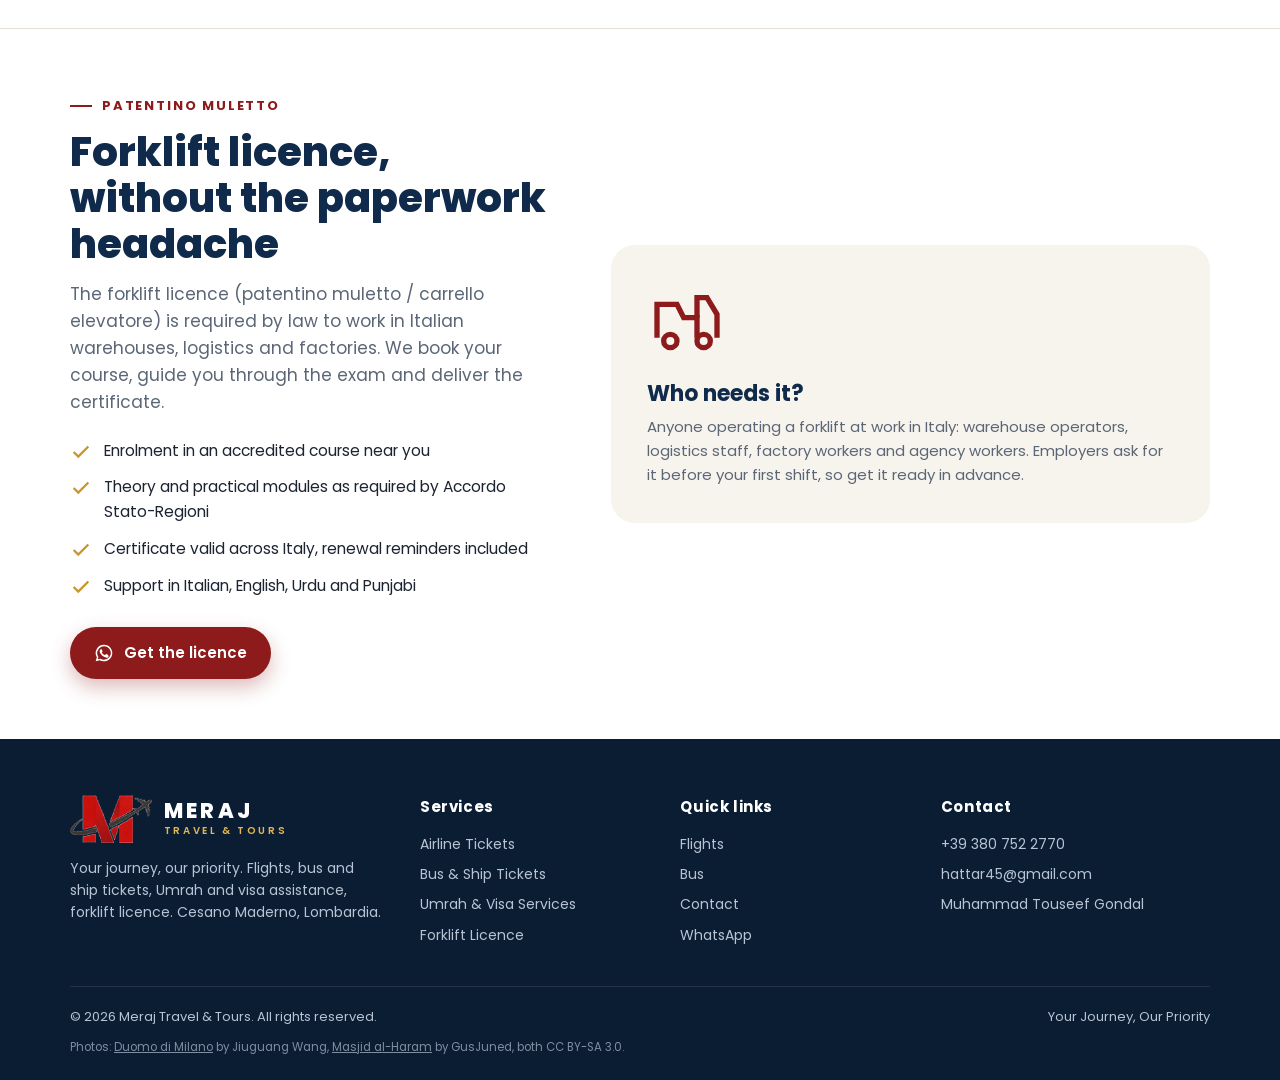
==== commit 22dd0a86: "addres is removed and map is removed Name is added app is lived" ====
--- a/index.html
+++ b/index.html
@@ -10,7 +10,7 @@
   <link rel="preconnect" href="https://fonts.googleapis.com">
   <link rel="preconnect" href="https://fonts.gstatic.com" crossorigin>
   <link href="https://fonts.googleapis.com/css2?family=Poppins:wght@400;500;600;700;800&family=Playfair+Display:ital,wght@1,600;1,700&display=swap" rel="stylesheet">
-  <link rel="stylesheet" href="assets/style.css?v=13">
+  <link rel="stylesheet" href="assets/style.css?v=14">
 </head>
 <body>
 
@@ -323,7 +323,7 @@
           <ul>
             <li><a href="tel:+393807522770">+39 380 752 2770</a></li>
             <li><a href="mailto:hattar45@gmail.com">hattar45@gmail.com</a></li>
-            <li>Corso della Libertà 45<br>20811 Cesano Maderno (MB), Italia</li>
+            <li>Muhammad Touseef Gondal</li>
           </ul>
         </div>
       </div>
@@ -341,6 +341,6 @@
     <span data-i18n="fab">Chat with us</span>
   </a>
 
-  <script src="assets/main.js?v=5"></script>
+  <script src="assets/main.js?v=6"></script>
 </body>
 </html>
--- a/assets/style.css
+++ b/assets/style.css
@@ -181,7 +181,7 @@
 
 /* Contact */
 .contact { background: #fff; }
-.contact .container { display: grid; grid-template-columns: 1fr 1fr; gap: 50px; align-items: start; }
+.contact .container { display: grid; grid-template-columns: minmax(0, 640px); gap: 50px; align-items: start; }
 .contact-cards { display: grid; gap: 10px; }
 .ccard { display: flex; gap: 14px; align-items: center; background: #fff; border: 1px solid var(--line); border-radius: 14px; padding: 12px 16px; transition: transform .2s, box-shadow .2s; }
 .ccard:hover { transform: translateX(4px); box-shadow: var(--shadow); }
